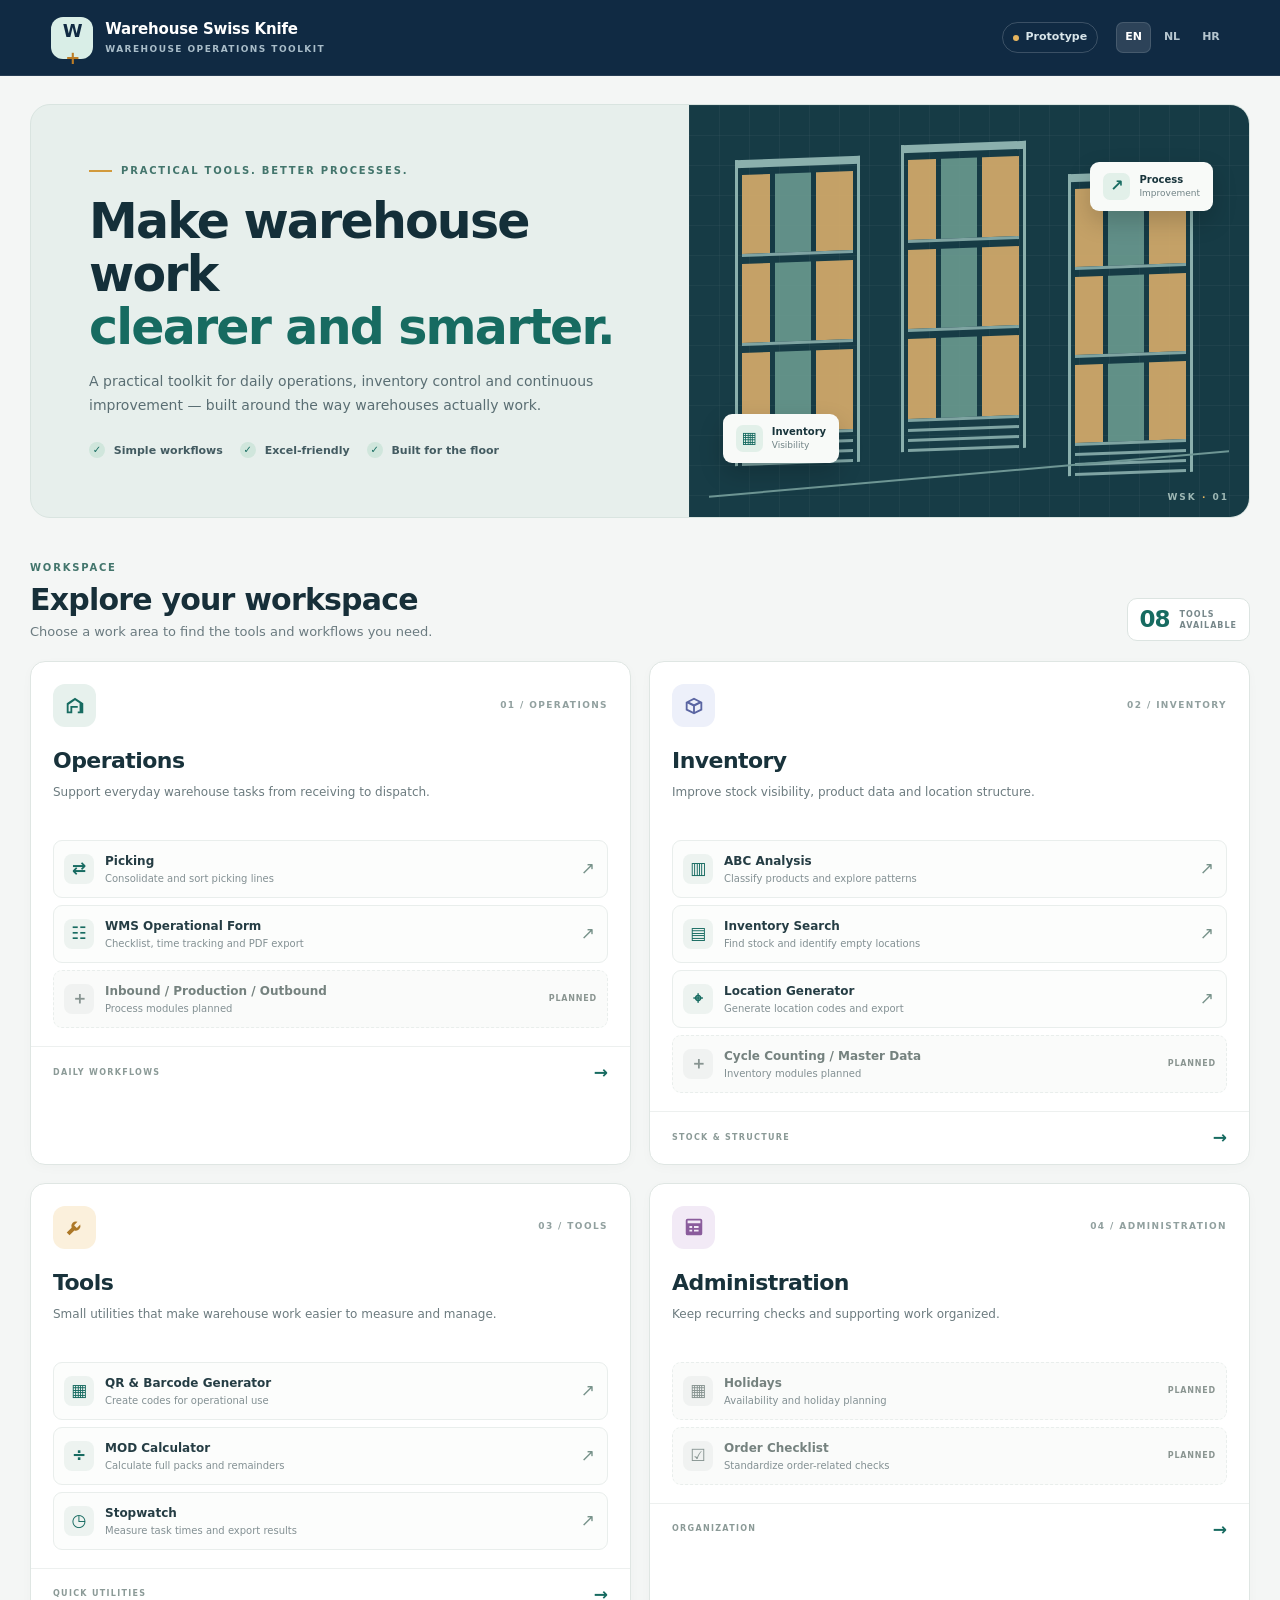
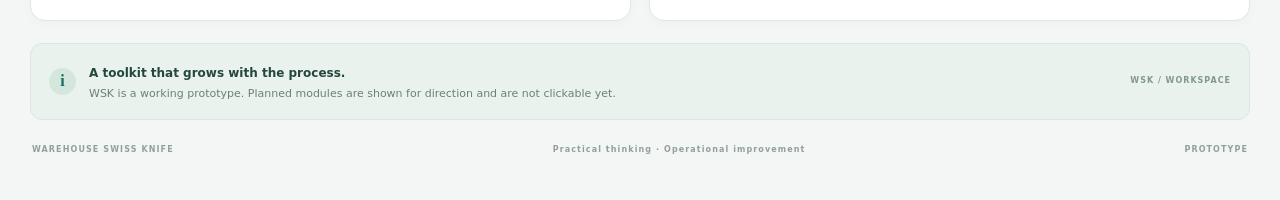
==== index.html @ 77343e60 "Add files via upload" ====
<!DOCTYPE html>
<html lang="en">
<head>
  <meta charset="UTF-8">
  <meta name="viewport" content="width=device-width, initial-scale=1.0">
  <title>Warehouse Swiss Knife</title>
  <meta name="theme-color" content="#102a43">
  <link rel="manifest" href="manifest.json">
  <link rel="stylesheet" href="style.css">
</head>
<body class="home-page">
  <header class="app-header">
    <a class="brand" href="index.html" aria-label="Warehouse Swiss Knife home">
      <span class="brand-mark" aria-hidden="true">W<span>+</span></span>
      <span class="brand-copy">
        <strong>Warehouse Swiss Knife</strong>
        <small>WAREHOUSE OPERATIONS TOOLKIT</small>
      </span>
    </a>
    <div class="header-actions">
      <span class="status-pill"><span class="status-dot"></span> Prototype</span>
      <div class="lang-switcher" aria-label="Language">
        <button class="lang-btn active" type="button" onclick="setLanguage('en')">EN</button>
        <button class="lang-btn" type="button" onclick="setLanguage('nl')">NL</button>
        <button class="lang-btn" type="button" onclick="setLanguage('hr')">HR</button>
      </div>
    </div>
  </header>

  <main class="home-container">
    <section class="hero">
      <div class="hero-copy">
        <div class="eyebrow"><span class="eyebrow-line"></span> PRACTICAL TOOLS. BETTER PROCESSES.</div>
        <h1>Make warehouse work<br><span>clearer and smarter.</span></h1>
        <p>A practical toolkit for daily operations, inventory control and continuous improvement — built around the way warehouses actually work.</p>
        <div class="hero-meta">
          <span><span class="meta-check">✓</span> Simple workflows</span>
          <span><span class="meta-check">✓</span> Excel-friendly</span>
          <span><span class="meta-check">✓</span> Built for the floor</span>
        </div>
      </div>
      <div class="hero-visual" aria-hidden="true">
        <div class="visual-grid"></div>
        <div class="warehouse-illustration">
          <div class="rack rack-a"><i></i><i></i><i></i><i></i><i></i><i></i></div>
          <div class="rack rack-b"><i></i><i></i><i></i><i></i><i></i><i></i></div>
          <div class="rack rack-c"><i></i><i></i><i></i><i></i><i></i><i></i></div>
          <div class="floor-line"></div>
          <div class="visual-tag tag-one"><span class="tag-icon">↗</span><span><b>Process</b><small>Improvement</small></span></div>
          <div class="visual-tag tag-two"><span class="tag-icon">▦</span><span><b>Inventory</b><small>Visibility</small></span></div>
        </div>
        <div class="hero-index">WSK <span>·</span> 01</div>
      </div>
    </section>

    <section class="section-heading">
      <div>
        <div class="eyebrow">WORKSPACE</div>
        <h2>Explore your workspace</h2>
        <p>Choose a work area to find the tools and workflows you need.</p>
      </div>
      <div class="tool-count"><strong>08</strong><span>TOOLS<br>AVAILABLE</span></div>
    </section>

    <section class="category-grid" aria-label="Tool categories">
      <article class="category-card category-operations">
        <div class="category-top">
          <span class="category-icon" aria-hidden="true">
            <svg viewBox="0 0 24 24"><path d="M3 20V9l9-6 9 6v11h-6v-6H9v6H3zm2-2h2v-6h8v6h2v-8.9l-5-3.3-7 4.7V18z"/></svg>
          </span>
          <span class="category-number">01 / OPERATIONS</span>
        </div>
        <h3>Operations</h3>
        <p class="category-description">Support everyday warehouse tasks from receiving to dispatch.</p>
        <div class="tool-list">
          <a class="tool-link" href="picking.html"><span class="tool-symbol">⇄</span><span><b>Picking</b><small>Consolidate and sort picking lines</small></span><span class="tool-arrow">↗</span></a>
          <a class="tool-link" href="form.html"><span class="tool-symbol">☷</span><span><b>WMS Operational Form</b><small>Checklist, time tracking and PDF export</small></span><span class="tool-arrow">↗</span></a>
          <div class="tool-link tool-planned"><span class="tool-symbol">＋</span><span><b>Inbound / Production / Outbound</b><small>Process modules planned</small></span><span class="planned-label">PLANNED</span></div>
        </div>
        <div class="category-footer"><span>DAILY WORKFLOWS</span><span class="footer-arrow">→</span></div>
      </article>

      <article class="category-card category-inventory">
        <div class="category-top">
          <span class="category-icon" aria-hidden="true">
            <svg viewBox="0 0 24 24"><path d="M3 7.5 12 3l9 4.5v9L12 21l-9-4.5v-9zm9-2.3L7 7.7l5 2.5 5-2.5-5-2.5zM5 9.3v6l6 3v-6L5 9.3zm8 9 6-3v-6l-6 3v6z"/></svg>
          </span>
          <span class="category-number">02 / INVENTORY</span>
        </div>
        <h3>Inventory</h3>
        <p class="category-description">Improve stock visibility, product data and location structure.</p>
        <div class="tool-list">
          <a class="tool-link" href="abc.html"><span class="tool-symbol">▥</span><span><b>ABC Analysis</b><small>Classify products and explore patterns</small></span><span class="tool-arrow">↗</span></a>
          <a class="tool-link" href="inventory.html"><span class="tool-symbol">▤</span><span><b>Inventory Search</b><small>Find stock and identify empty locations</small></span><span class="tool-arrow">↗</span></a>
          <a class="tool-link" href="locations.html"><span class="tool-symbol">⌖</span><span><b>Location Generator</b><small>Generate location codes and export</small></span><span class="tool-arrow">↗</span></a>
          <div class="tool-link tool-planned"><span class="tool-symbol">＋</span><span><b>Cycle Counting / Master Data</b><small>Inventory modules planned</small></span><span class="planned-label">PLANNED</span></div>
        </div>
        <div class="category-footer"><span>STOCK & STRUCTURE</span><span class="footer-arrow">→</span></div>
      </article>

      <article class="category-card category-tools">
        <div class="category-top">
          <span class="category-icon" aria-hidden="true">
            <svg viewBox="0 0 24 24"><path d="M14.7 6.3a5 5 0 0 0-6.4 6.4L3 18l3 3 5.3-5.3a5 5 0 0 0 6.4-6.4L14 13l-3-3 3.7-3.7z"/></svg>
          </span>
          <span class="category-number">03 / TOOLS</span>
        </div>
        <h3>Tools</h3>
        <p class="category-description">Small utilities that make warehouse work easier to measure and manage.</p>
        <div class="tool-list">
          <a class="tool-link" href="qr.html"><span class="tool-symbol">▦</span><span><b>QR & Barcode Generator</b><small>Create codes for operational use</small></span><span class="tool-arrow">↗</span></a>
          <a class="tool-link" href="mod.html"><span class="tool-symbol">÷</span><span><b>MOD Calculator</b><small>Calculate full packs and remainders</small></span><span class="tool-arrow">↗</span></a>
          <a class="tool-link" href="stopwatch.html"><span class="tool-symbol">◷</span><span><b>Stopwatch</b><small>Measure task times and export results</small></span><span class="tool-arrow">↗</span></a>
        </div>
        <div class="category-footer"><span>QUICK UTILITIES</span><span class="footer-arrow">→</span></div>
      </article>

      <article class="category-card category-admin">
        <div class="category-top">
          <span class="category-icon" aria-hidden="true">
            <svg viewBox="0 0 24 24"><path d="M5 3h14a2 2 0 0 1 2 2v14a2 2 0 0 1-2 2H5a2 2 0 0 1-2-2V5a2 2 0 0 1 2-2zm0 2v3h14V5H5zm2 6v2h3v-2H7zm5 0v2h5v-2h-5zm-5 4v2h3v-2H7zm5 0v2h5v-2h-5z"/></svg>
          </span>
          <span class="category-number">04 / ADMINISTRATION</span>
        </div>
        <h3>Administration</h3>
        <p class="category-description">Keep recurring checks and supporting work organized.</p>
        <div class="tool-list">
          <div class="tool-link tool-planned"><span class="tool-symbol">▦</span><span><b>Holidays</b><small>Availability and holiday planning</small></span><span class="planned-label">PLANNED</span></div>
          <div class="tool-link tool-planned"><span class="tool-symbol">☑</span><span><b>Order Checklist</b><small>Standardize order-related checks</small></span><span class="planned-label">PLANNED</span></div>
        </div>
        <div class="category-footer"><span>ORGANIZATION</span><span class="footer-arrow">→</span></div>
      </article>
    </section>

    <section class="bottom-note">
      <div class="note-mark">i</div>
      <div><strong>A toolkit that grows with the process.</strong><p>WSK is a working prototype. Planned modules are shown for direction and are not clickable yet.</p></div>
      <span class="bottom-note-code">WSK / WORKSPACE</span>
    </section>
    <footer class="page-footer"><span>WAREHOUSE SWISS KNIFE</span><span>Practical thinking · Operational improvement</span><span>PROTOTYPE</span></footer>
  </main>

  <script>
    // Navigation helper retained for compatibility with the existing app.
    function goTo(page) { window.location.href = page; }

    // Keep the language buttons visible; translation dictionaries for the original
    // home page are intentionally not duplicated in this visual redesign.
    function setLanguage(lang) {
      document.querySelectorAll('.lang-btn').forEach(function (button) {
        button.classList.toggle('active', button.textContent.trim().toLowerCase() === lang);
      });
      if (lang !== 'en') {
        const notice = document.getElementById('language-notice');
        if (notice) notice.remove();
        const message = document.createElement('div');
        message.id = 'language-notice';
        message.className = 'language-notice';
        message.textContent = 'The redesigned home page preview is currently in English. Language switching can be reconnected to the existing translations later.';
        document.body.appendChild(message);
        window.setTimeout(function () { if (message.isConnected) message.remove(); }, 4500);
      }
    }
  </script>
</body>
</html>
---- style.css ----
/* Warehouse Swiss Knife — visual redesign preview
   Home page: editorial dark-navy + warm-neutral workspace dashboard.
   Shared form/table/button styles below preserve the existing tool pages. */
:root {
  --primary: #176b61;
  --primary-hover: #10574f;
  --bg-color: #f4f6f5;
  --card-bg: #ffffff;
  --text-color: #172b35;
  --border-color: #dbe3e1;
  --accent: #e6a23c;
  --success: #23856d;
  --danger: #c4514a;
  --navy: #102a43;
  --muted: #647780;
  --soft-green: #e8f2ef;
}
* { box-sizing: border-box; }
html { scroll-behavior: smooth; }
body {
  margin: 0;
  background: var(--bg-color);
  color: var(--text-color);
  font-family: Inter, ui-sans-serif, system-ui, -apple-system, BlinkMacSystemFont, "Segoe UI", sans-serif;
  line-height: 1.5;
  padding-bottom: 24px;
}
button, input, select, textarea { font: inherit; }
a { color: inherit; }

/* Header */
.app-header {
  min-height: 76px;
  padding: 14px clamp(18px, 4vw, 64px);
  display: flex;
  align-items: center;
  justify-content: space-between;
  gap: 20px;
  background: var(--navy);
  color: #fff;
  border-bottom: 1px solid rgba(255,255,255,.09);
}
.brand { display: flex; align-items: center; gap: 12px; text-decoration: none; }
.brand-mark {
  width: 42px; height: 42px; display: grid; place-items: center;
  position: relative; border-radius: 12px; background: #d9eee7; color: var(--navy);
  font-weight: 900; font-size: 18px; letter-spacing: -1px;
}
.brand-mark span { color: #bd7c25; }
.brand-copy { display: flex; flex-direction: column; line-height: 1.25; }
.brand-copy strong { font-size: 15px; letter-spacing: -.2px; }
.brand-copy small { margin-top: 5px; color: #a9bdc9; font-size: 9px; font-weight: 800; letter-spacing: 1.45px; }
.header-actions { display: flex; align-items: center; gap: 18px; }
.status-pill {
  display: inline-flex; align-items: center; gap: 7px; padding: 6px 10px;
  border: 1px solid rgba(255,255,255,.18); border-radius: 99px;
  color: #d9e6eb; font-size: 11px; font-weight: 700;
}
.status-dot { width: 6px; height: 6px; background: #e5b45e; border-radius: 50%; }
.lang-switcher { display: flex; align-items: center; gap: 4px; }
.lang-btn {
  border: 1px solid transparent; border-radius: 7px; padding: 6px 8px;
  background: transparent; color: #b5c5ce; cursor: pointer; font-size: 11px; font-weight: 800;
}
.lang-btn:hover, .lang-btn.active { color: #fff; background: rgba(255,255,255,.12); border-color: rgba(255,255,255,.12); }

/* Home layout */
.home-container { width: min(1220px, calc(100% - 40px)); margin: 0 auto; }
.hero {
  position: relative; overflow: hidden; display: grid; grid-template-columns: 1.08fr .92fr;
  min-height: 320px; margin: 28px 0 42px; border-radius: 20px; background: #e7efec;
  border: 1px solid #d9e4e0;
}
.hero-copy { padding: clamp(28px, 5vw, 58px); position: relative; z-index: 2; }
.eyebrow { display: flex; align-items: center; gap: 9px; color: #43756c; font-size: 10px; font-weight: 900; letter-spacing: 1.8px; }
.eyebrow-line { width: 23px; height: 2px; background: #d29a3c; }
.hero h1 { margin: 18px 0 14px; font-size: clamp(32px, 4.2vw, 49px); line-height: 1.08; letter-spacing: -1.8px; font-weight: 800; color: #142f39; }
.hero h1 span { color: #176b61; }
.hero-copy > p { max-width: 510px; margin: 0; color: #5a6e73; font-size: 14px; line-height: 1.75; }
.hero-meta { display: flex; flex-wrap: wrap; gap: 17px; margin-top: 24px; color: #435b61; font-size: 11px; font-weight: 700; }
.meta-check { display: inline-grid; place-items: center; width: 16px; height: 16px; margin-right: 5px; border-radius: 50%; background: #d0e6dc; color: #176b61; font-size: 10px; }
.hero-visual { min-height: 290px; position: relative; overflow: hidden; background: #173c46; }
.visual-grid {
  position: absolute; inset: 0; opacity: .16;
  background-image: linear-gradient(rgba(255,255,255,.22) 1px, transparent 1px), linear-gradient(90deg, rgba(255,255,255,.22) 1px, transparent 1px);
  background-size: 30px 30px;
}
.warehouse-illustration { position: absolute; inset: 35px 20px 25px; }
.rack { position: absolute; top: 18px; bottom: 28px; width: 24%; border: 3px solid #8bb0ad; border-top: 8px solid #8bb0ad; border-bottom: 0; display: grid; grid-template-rows: repeat(3, 1fr); gap: 7px; padding: 7px 4px 0; transform: skewY(-2deg); }
.rack-a { left: 5%; } .rack-b { left: 37%; top: 3px; bottom: 42px; } .rack-c { left: 69%; top: 32px; bottom: 18px; }
.rack i { display: block; border-bottom: 3px solid #8bb0ad; background: linear-gradient(90deg, #d8ad6b 0 25%, transparent 25% 30%, #6a9a8f 30% 62%, transparent 62% 67%, #d8ad6b 67%); opacity: .9; }
.floor-line { position: absolute; bottom: 17px; left: 0; right: 0; height: 2px; background: #6e9694; transform: skewY(-5deg); }
.visual-tag { position: absolute; display: flex; align-items: center; gap: 9px; padding: 10px 13px; background: #f8faf8; border-radius: 9px; box-shadow: 0 10px 24px rgba(0,0,0,.18); color: #18343b; }
.visual-tag span:last-child { display: flex; flex-direction: column; }
.visual-tag b { font-size: 10px; } .visual-tag small { color: #728487; font-size: 9px; }
.tag-icon { display: grid; place-items: center; width: 27px; height: 27px; border-radius: 7px; background: #e2f0e9; color: #176b61; font-size: 16px; font-weight: 900; }
.tag-one { top: 22px; right: 16px; } .tag-two { bottom: 29px; left: 14px; }
.hero-index { position: absolute; right: 20px; bottom: 12px; color: #9eb8b5; font-size: 9px; font-weight: 900; letter-spacing: 2px; }
.hero-index span { color: #e5b45e; }

.section-heading { display: flex; justify-content: space-between; align-items: end; gap: 20px; margin-bottom: 20px; }
.section-heading h2 { margin: 7px 0 4px; color: #172f39; font-size: clamp(23px, 3vw, 30px); line-height: 1.2; letter-spacing: -.8px; }
.section-heading p { margin: 0; color: #6b7b80; font-size: 13px; }
.tool-count { display: flex; align-items: center; gap: 10px; padding: 9px 12px; border: 1px solid #dce4e1; background: #fff; border-radius: 10px; }
.tool-count strong { color: #176b61; font-size: 23px; line-height: 1; letter-spacing: -1px; }
.tool-count span { color: #77878a; font-size: 8px; font-weight: 900; line-height: 1.4; letter-spacing: 1px; }

.category-grid { display: grid; grid-template-columns: repeat(2, minmax(0, 1fr)); gap: 18px; }
.category-card {
  min-width: 0; padding: 22px 22px 0; background: #fff; border: 1px solid #dfe6e3;
  border-radius: 15px; box-shadow: 0 3px 12px rgba(24,52,59,.025); transition: transform .18s ease, box-shadow .18s ease;
}
.category-card:hover { transform: translateY(-2px); box-shadow: 0 10px 28px rgba(24,52,59,.07); }
.category-top { display: flex; align-items: center; justify-content: space-between; gap: 12px; }
.category-icon { display: grid; place-items: center; width: 43px; height: 43px; border-radius: 12px; background: #e7f1ed; color: #176b61; }
.category-icon svg { width: 22px; height: 22px; fill: currentColor; }
.category-inventory .category-icon { background: #edf0fa; color: #5a65a2; }
.category-tools .category-icon { background: #fbf0dc; color: #ad7827; }
.category-admin .category-icon { background: #f2eaf6; color: #8a5c9c; }
.category-number { color: #91a09f; font-size: 9px; font-weight: 900; letter-spacing: 1.4px; }
.category-card h3 { margin: 17px 0 5px; color: #18323b; font-size: 22px; letter-spacing: -.55px; }
.category-description { min-height: 42px; margin: 0 0 16px; color: #6c7b7f; font-size: 12px; line-height: 1.7; }
.tool-list { display: flex; flex-direction: column; gap: 7px; }
.tool-link {
  display: flex; align-items: center; gap: 11px; min-width: 0; padding: 11px 10px;
  border: 1px solid #e9eeec; border-radius: 9px; background: #fcfdfc; text-decoration: none;
  transition: border-color .15s ease, background .15s ease;
}
a.tool-link:hover { border-color: #a7c9bd; background: #f2f8f5; }
.tool-symbol { flex: 0 0 30px; width: 30px; height: 30px; display: grid; place-items: center; border-radius: 8px; background: #edf3f0; color: #176b61; font-size: 17px; font-weight: 800; }
.tool-link > span:nth-child(2) { display: flex; flex: 1; flex-direction: column; min-width: 0; }
.tool-link b { color: #253d44; font-size: 12px; font-weight: 800; }
.tool-link small { margin-top: 2px; color: #839093; font-size: 10px; line-height: 1.4; }
.tool-arrow { color: #77928a; font-size: 17px; padding: 0 2px; }
.tool-planned { background: #fafbfa; border-style: dashed; }
.tool-planned .tool-symbol { background: #f0f2f1; color: #879491; }
.tool-planned b { color: #75827f; }
.planned-label { flex: 0 0 auto; color: #8a9591; font-size: 8px; font-weight: 900; letter-spacing: .8px; }
.category-footer { display: flex; justify-content: space-between; align-items: center; margin: 18px -22px 0; padding: 13px 22px; border-top: 1px solid #edf0ef; color: #8b9a97; font-size: 8px; font-weight: 900; letter-spacing: 1.3px; }
.footer-arrow { color: #176b61; font-size: 17px; letter-spacing: 0; }

.bottom-note { display: flex; align-items: center; gap: 13px; margin: 22px 0 24px; padding: 16px 18px; border: 1px solid #dce6e1; border-radius: 12px; background: #eaf2ee; }
.note-mark { flex: 0 0 27px; display: grid; place-items: center; width: 27px; height: 27px; border-radius: 50%; background: #d4e7dc; color: #176b61; font-family: Georgia, serif; font-weight: 900; }
.bottom-note strong { color: #25473f; font-size: 12px; }
.bottom-note p { margin: 2px 0 0; color: #698078; font-size: 11px; }
.bottom-note-code { margin-left: auto; color: #81988e; font-size: 8px; font-weight: 900; letter-spacing: 1px; white-space: nowrap; }
.page-footer { display: flex; justify-content: space-between; gap: 12px; padding: 0 2px 20px; color: #92a09c; font-size: 8px; font-weight: 800; letter-spacing: 1.1px; }
.language-notice { position: fixed; right: 18px; bottom: 18px; z-index: 3000; max-width: 360px; padding: 12px 15px; border-radius: 10px; background: #102a43; color: white; box-shadow: 0 8px 30px #102a4333; font-size: 12px; }

/* Shared styles for existing tool pages */
.container { width: min(100% - 32px, 940px); margin: 24px auto; }
.card { padding: 20px; margin-bottom: 18px; border: 1px solid var(--border-color); border-radius: 14px; background: var(--card-bg); box-shadow: 0 3px 12px rgba(16,42,67,.04); }
.card h2 { margin: 0 0 15px; padding-bottom: 10px; border-bottom: 1px solid #e7ecea; color: #2c454d; font-size: 1.15rem; }
.card h3 { color: #2c454d; }
header:not(.app-header) { background: var(--navy); color: #fff; padding: 16px; text-align: center; box-shadow: 0 2px 8px rgba(0,0,0,.08); }
header:not(.app-header) h1 { margin: 0; font-size: 1.25rem; font-weight: 700; }
header:not(.app-header) p { margin-top: 4px; color: #b4c5cd; font-size: .85rem; }
.form-group { margin-bottom: 13px; }
label { display: block; margin-bottom: 5px; color: #50636a; font-size: .875rem; font-weight: 700; }
input[type="text"], input[type="number"], input[type="file"], input[type="date"], input[type="time"], input[type="search"], textarea, select {
  width: 100%; min-height: 42px; padding: 10px 12px; border: 1px solid #cfdad6; border-radius: 8px; background: #fff; color: #172b35; font-size: .95rem;
}
textarea { min-height: 90px; resize: vertical; }
input:focus, select:focus, textarea:focus { outline: none; border-color: var(--primary); box-shadow: 0 0 0 3px rgba(23,107,97,.12); }
.btn-group { display: flex; flex-wrap: wrap; gap: 10px; margin-top: 15px; }
.btn { flex: 1; min-width: 120px; padding: 11px 15px; border: 0; border-radius: 8px; font-size: .93rem; font-weight: 750; cursor: pointer; text-align: center; transition: background .15s ease; }
.btn-primary { background: var(--primary); color: #fff; }
.btn-primary:hover { background: var(--primary-hover); }
.btn-secondary { background: #5c7078; color: #fff; }
.btn-secondary:hover { background: #455a62; }
.btn-success { background: var(--success); color: #fff; }
.btn-danger { background: var(--danger); color: #fff; }
table { width: 100%; margin-top: 15px; border-collapse: collapse; font-size: .9rem; }
th, td { padding: 10px 12px; text-align: left; border-bottom: 1px solid #e5ebe8; }
th { background: #eef3f1; color: #43575e; font-weight: 750; }
tr:hover { background: #f7faf8; }
.nav-bar { position: fixed; bottom: 0; left: 0; right: 0; z-index: 1000; display: flex; justify-content: space-around; gap: 3px; padding: 8px 4px; background: var(--navy); box-shadow: 0 -4px 16px rgba(16,42,67,.12); }
.nav-item { display: flex; flex: 1; flex-direction: column; align-items: center; gap: 4px; color: #a9bbc3; text-align: center; text-decoration: none; font-size: .72rem; }
.nav-item.active { color: #7dd2b6; font-weight: 800; }
.nav-item svg { width: 20px; height: 20px; fill: currentColor; }
body:has(.nav-bar) { padding-bottom: 76px; }
.modal-overlay { display: none; position: fixed; inset: 0; z-index: 2000; align-items: center; justify-content: center; padding: 16px; background: rgba(10,27,37,.55); }
.modal-content { width: 100%; max-width: 700px; max-height: 85vh; overflow-y: auto; padding: 20px; border-radius: 14px; background: #fff; }
.flex-row { display: flex; gap: 10px; }
.flex-1 { flex: 1; }
.badge { display: inline-block; padding: 3px 8px; border-radius: 12px; font-size: .8rem; font-weight: 800; }
.badge-a { background: #dcfce7; color: #15803d; }
.badge-b { background: #fef9c3; color: #a16207; }
.badge-c { background: #fee2e2; color: #b91c1c; }

@media (min-width: 1100px) {
  .category-grid { grid-template-columns: repeat(2, minmax(0, 1fr)); }
}
@media (max-width: 760px) {
  .app-header { padding: 12px 16px; min-height: 68px; }
  .brand-copy strong { font-size: 13px; }
  .brand-copy small { font-size: 8px; letter-spacing: 1px; }
  .status-pill { display: none; }
  .home-container { width: min(100% - 24px, 560px); }
  .hero { grid-template-columns: 1fr; margin: 16px 0 30px; }
  .hero-copy { padding: 28px 24px 26px; }
  .hero h1 { font-size: 35px; letter-spacing: -1.3px; }
  .hero-copy > p { font-size: 13px; }
  .hero-meta { gap: 10px 14px; }
  .hero-visual { min-height: 210px; }
  .warehouse-illustration { inset: 20px 22px 16px; }
  .section-heading { align-items: start; }
  .section-heading p { max-width: 270px; }
  .tool-count { padding: 7px 8px; }
  .tool-count strong { font-size: 19px; }
  .category-grid { grid-template-columns: 1fr; gap: 13px; }
  .category-card { padding: 19px 17px 0; }
  .category-footer { margin-left: -17px; margin-right: -17px; padding-left: 17px; padding-right: 17px; }
  .category-description { min-height: 0; }
  .bottom-note-code { display: none; }
  .page-footer { flex-wrap: wrap; }
}
@media (max-width: 420px) {
  .brand-mark { width: 36px; height: 36px; border-radius: 10px; }
  .brand { gap: 8px; }
  .lang-btn { padding: 5px 6px; }
  .hero h1 { font-size: 31px; }
  .hero-meta { display: grid; grid-template-columns: 1fr 1fr; }
  .section-heading { gap: 10px; }
  .section-heading h2 { font-size: 22px; }
  .section-heading p { font-size: 11px; }
  .category-number { font-size: 8px; letter-spacing: .9px; }
  .tool-link { gap: 8px; padding: 9px 8px; }
  .tool-link small { font-size: 9px; }
  .planned-label { font-size: 7px; }
}
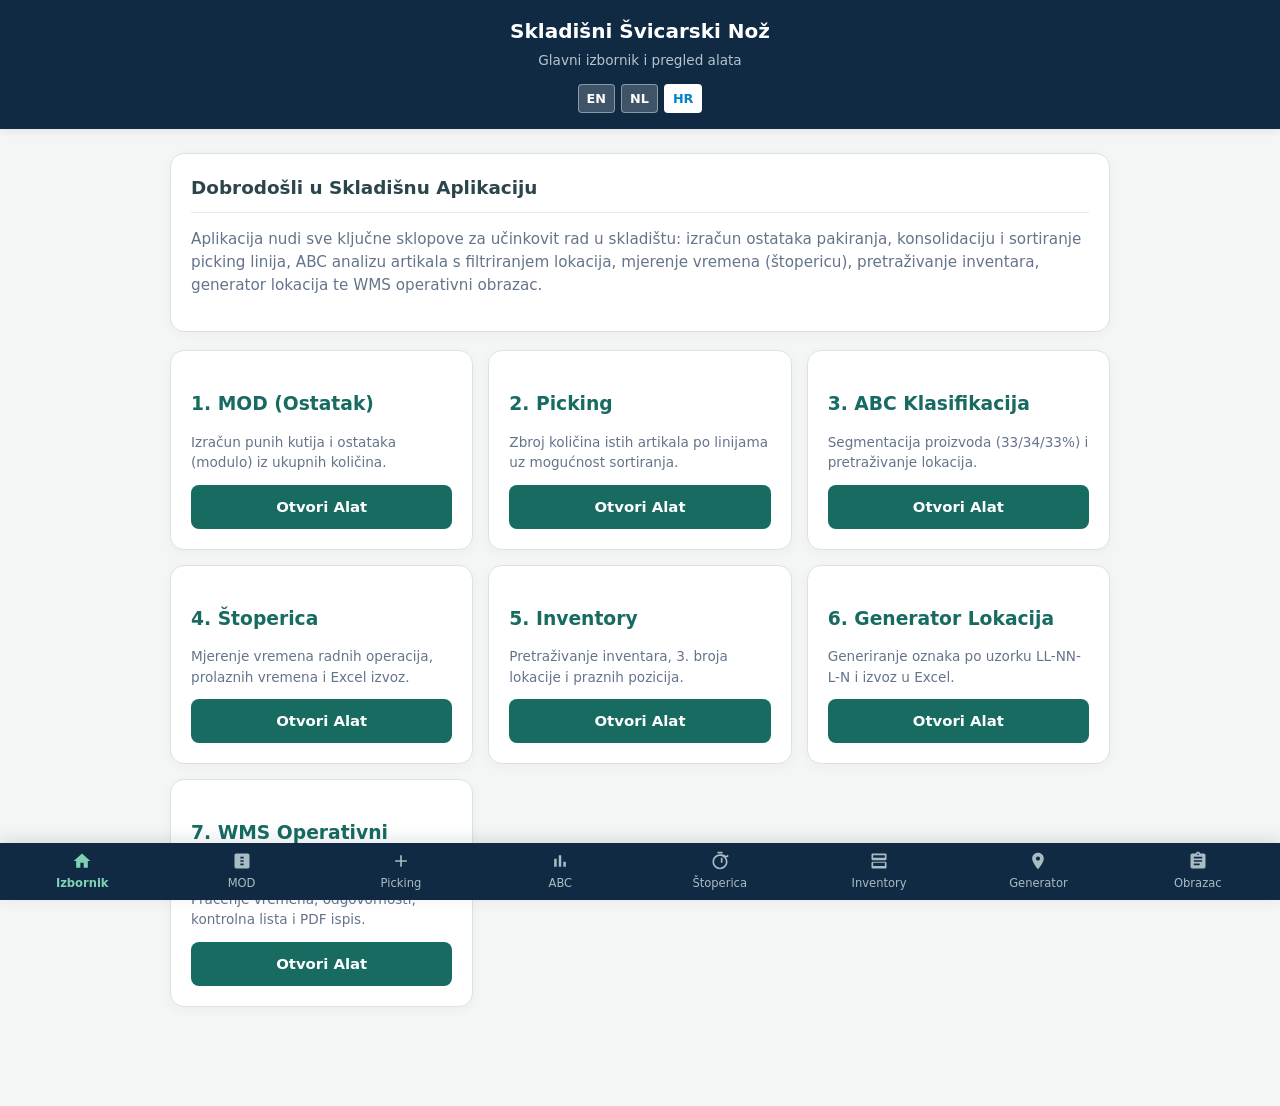
==== commit c3cb4a96: "Add files via upload" ====
--- a/index.html
+++ b/index.html
@@ -1,166 +1,214 @@
 <!DOCTYPE html>
 <html lang="en">
 <head>
-  <meta charset="UTF-8">
-  <meta name="viewport" content="width=device-width, initial-scale=1.0">
-  <title>Warehouse Swiss Knife</title>
-  <meta name="theme-color" content="#102a43">
-  <link rel="manifest" href="manifest.json">
-  <link rel="stylesheet" href="style.css">
+    <meta charset="UTF-8">
+    <meta name="viewport" content="width=device-width, initial-scale=1.0">
+    <title>Warehouse Swiss Knife</title>
+    <link rel="stylesheet" href="style.css">
+    <link rel="manifest" href="manifest.json">
+    <meta name="theme-color" content="#0284c7">
+    <style>
+        .nav-bar {
+            position: fixed !important;
+            bottom: 0 !important;
+            left: 0;
+            right: 0;
+            z-index: 1000 !important;
+        }
+        body {
+            padding-bottom: 75px !important;
+        }
+        .lang-switcher {
+            display: flex;
+            gap: 6px;
+            justify-content: center;
+            margin-top: 8px;
+        }
+        .lang-btn {
+            background: rgba(255, 255, 255, 0.2);
+            border: 1px solid rgba(255, 255, 255, 0.4);
+            color: white;
+            padding: 4px 8px;
+            border-radius: 4px;
+            font-weight: bold;
+            cursor: pointer;
+            font-size: 0.8rem;
+        }
+        .lang-btn.active {
+            background: #ffffff;
+            color: #0284c7;
+        }
+    </style>
 </head>
-<body class="home-page">
-  <header class="app-header">
-    <a class="brand" href="index.html" aria-label="Warehouse Swiss Knife home">
-      <span class="brand-mark" aria-hidden="true">W<span>+</span></span>
-      <span class="brand-copy">
-        <strong>Warehouse Swiss Knife</strong>
-        <small>WAREHOUSE OPERATIONS TOOLKIT</small>
-      </span>
-    </a>
-    <div class="header-actions">
-      <span class="status-pill"><span class="status-dot"></span> Prototype</span>
-      <div class="lang-switcher" aria-label="Language">
-        <button class="lang-btn active" type="button" onclick="setLanguage('en')">EN</button>
-        <button class="lang-btn" type="button" onclick="setLanguage('nl')">NL</button>
-        <button class="lang-btn" type="button" onclick="setLanguage('hr')">HR</button>
-      </div>
+<body>
+    <header>
+        <div class="header-title">
+            <h1 data-i18n="app_title">Warehouse Swiss Knife</h1>
+            <p data-i18n="app_subtitle">Multi-tool Operations Assistant</p>
+        </div>
+        <div class="lang-switcher">
+            <button class="lang-btn" onclick="setLanguage('en')">EN</button>
+            <button class="lang-btn" onclick="setLanguage('nl')">NL</button>
+            <button class="lang-btn" onclick="setLanguage('hr')">HR</button>
+        </div>
+    </header>
+
+    <div class="container">
+        <div class="card">
+            <h2 data-i18n="welcome_title">Welcome to Warehouse Swiss Knife</h2>
+            <p style="margin-bottom: 15px; color: #64748b; font-size: 0.95rem; line-height: 1.5;" data-i18n="welcome_desc">
+                Select a tool from the list below or navigate using the bottom toolbar.
+            </p>
+        </div>
+
+        <div style="display: grid; grid-template-columns: repeat(auto-fit, minmax(260px, 1fr)); gap: 15px;">
+            <div class="card" style="margin:0;">
+                <h3 style="color:var(--primary); margin-bottom: 8px;" data-i18n="mod_title">1. MOD (Remainder)</h3>
+                <p style="font-size: 0.85rem; color:#64748b; margin-bottom:12px;" data-i18n="mod_desc">Calculate full boxes and remainder quantities.</p>
+                <button class="btn btn-primary" onclick="goTo('mod.html')" style="width:100%;" data-i18n="btn_open">Open Tool</button>
+            </div>
+
+            <div class="card" style="margin:0;">
+                <h3 style="color:var(--primary); margin-bottom: 8px;" data-i18n="picking_title">2. Picking</h3>
+                <p style="font-size: 0.85rem; color:#64748b; margin-bottom:12px;" data-i18n="picking_desc">Aggregate item totals across lines with custom sorting.</p>
+                <button class="btn btn-primary" onclick="goTo('picking.html')" style="width:100%;" data-i18n="btn_open">Open Tool</button>
+            </div>
+
+            <div class="card" style="margin:0;">
+                <h3 style="color:var(--primary); margin-bottom: 8px;" data-i18n="abc_title">3. ABC Analysis</h3>
+                <p style="font-size: 0.85rem; color:#64748b; margin-bottom:12px;" data-i18n="abc_desc">Classify products (33/34/33%) and filter location groups.</p>
+                <button class="btn btn-primary" onclick="goTo('abc.html')" style="width:100%;" data-i18n="btn_open">Open Tool</button>
+            </div>
+
+            <div class="card" style="margin:0;">
+                <h3 style="color:var(--primary); margin-bottom: 8px;" data-i18n="stopwatch_title">4. Stopwatch</h3>
+                <p style="font-size: 0.85rem; color:#64748b; margin-bottom:12px;" data-i18n="stopwatch_desc">Time operational tasks, track laps, and export to Excel.</p>
+                <button class="btn btn-primary" onclick="goTo('stopwatch.html')" style="width:100%;" data-i18n="btn_open">Open Tool</button>
+            </div>
+
+            <div class="card" style="margin:0;">
+                <h3 style="color:var(--primary); margin-bottom: 8px;" data-i18n="inventory_title">5. Inventory</h3>
+                <p style="font-size: 0.85rem; color:#64748b; margin-bottom:12px;" data-i18n="inventory_desc">Search inventory, filter 3rd number, and locate empty slots.</p>
+                <button class="btn btn-primary" onclick="goTo('inventory.html')" style="width:100%;" data-i18n="btn_open">Open Tool</button>
+            </div>
+
+            <div class="card" style="margin:0;">
+                <h3 style="color:var(--primary); margin-bottom: 8px;" data-i18n="gen_title">6. Location Generator</h3>
+                <p style="font-size: 0.85rem; color:#64748b; margin-bottom:12px;" data-i18n="gen_desc">Generate LL-NN-L-N codes using ranges and export to Excel.</p>
+                <button class="btn btn-primary" onclick="goTo('locations.html')" style="width:100%;" data-i18n="btn_open">Open Tool</button>
+            </div>
+
+            <!-- Novi alat: Operativni Obrazac (form.html) -->
+            <div class="card" style="margin:0;">
+                <h3 style="color:var(--primary); margin-bottom: 8px;" data-i18n="form_title">7. WMS Form</h3>
+                <p style="font-size: 0.85rem; color:#64748b; margin-bottom:12px;" data-i18n="form_desc">WMS operational checklist, time tracking & PDF export.</p>
+                <button class="btn btn-primary" onclick="goTo('form.html')" style="width:100%;" data-i18n="btn_open">Open Tool</button>
+            </div>
+        </div>
     </div>
-  </header>
-
-  <main class="home-container">
-    <section class="hero">
-      <div class="hero-copy">
-        <div class="eyebrow"><span class="eyebrow-line"></span> PRACTICAL TOOLS. BETTER PROCESSES.</div>
-        <h1>Make warehouse work<br><span>clearer and smarter.</span></h1>
-        <p>A practical toolkit for daily operations, inventory control and continuous improvement — built around the way warehouses actually work.</p>
-        <div class="hero-meta">
-          <span><span class="meta-check">✓</span> Simple workflows</span>
-          <span><span class="meta-check">✓</span> Excel-friendly</span>
-          <span><span class="meta-check">✓</span> Built for the floor</span>
-        </div>
-      </div>
-      <div class="hero-visual" aria-hidden="true">
-        <div class="visual-grid"></div>
-        <div class="warehouse-illustration">
-          <div class="rack rack-a"><i></i><i></i><i></i><i></i><i></i><i></i></div>
-          <div class="rack rack-b"><i></i><i></i><i></i><i></i><i></i><i></i></div>
-          <div class="rack rack-c"><i></i><i></i><i></i><i></i><i></i><i></i></div>
-          <div class="floor-line"></div>
-          <div class="visual-tag tag-one"><span class="tag-icon">↗</span><span><b>Process</b><small>Improvement</small></span></div>
-          <div class="visual-tag tag-two"><span class="tag-icon">▦</span><span><b>Inventory</b><small>Visibility</small></span></div>
-        </div>
-        <div class="hero-index">WSK <span>·</span> 01</div>
-      </div>
-    </section>
-
-    <section class="section-heading">
-      <div>
-        <div class="eyebrow">WORKSPACE</div>
-        <h2>Explore your workspace</h2>
-        <p>Choose a work area to find the tools and workflows you need.</p>
-      </div>
-      <div class="tool-count"><strong>08</strong><span>TOOLS<br>AVAILABLE</span></div>
-    </section>
-
-    <section class="category-grid" aria-label="Tool categories">
-      <article class="category-card category-operations">
-        <div class="category-top">
-          <span class="category-icon" aria-hidden="true">
-            <svg viewBox="0 0 24 24"><path d="M3 20V9l9-6 9 6v11h-6v-6H9v6H3zm2-2h2v-6h8v6h2v-8.9l-5-3.3-7 4.7V18z"/></svg>
-          </span>
-          <span class="category-number">01 / OPERATIONS</span>
-        </div>
-        <h3>Operations</h3>
-        <p class="category-description">Support everyday warehouse tasks from receiving to dispatch.</p>
-        <div class="tool-list">
-          <a class="tool-link" href="picking.html"><span class="tool-symbol">⇄</span><span><b>Picking</b><small>Consolidate and sort picking lines</small></span><span class="tool-arrow">↗</span></a>
-          <a class="tool-link" href="form.html"><span class="tool-symbol">☷</span><span><b>WMS Operational Form</b><small>Checklist, time tracking and PDF export</small></span><span class="tool-arrow">↗</span></a>
-          <div class="tool-link tool-planned"><span class="tool-symbol">＋</span><span><b>Inbound / Production / Outbound</b><small>Process modules planned</small></span><span class="planned-label">PLANNED</span></div>
-        </div>
-        <div class="category-footer"><span>DAILY WORKFLOWS</span><span class="footer-arrow">→</span></div>
-      </article>
-
-      <article class="category-card category-inventory">
-        <div class="category-top">
-          <span class="category-icon" aria-hidden="true">
-            <svg viewBox="0 0 24 24"><path d="M3 7.5 12 3l9 4.5v9L12 21l-9-4.5v-9zm9-2.3L7 7.7l5 2.5 5-2.5-5-2.5zM5 9.3v6l6 3v-6L5 9.3zm8 9 6-3v-6l-6 3v6z"/></svg>
-          </span>
-          <span class="category-number">02 / INVENTORY</span>
-        </div>
-        <h3>Inventory</h3>
-        <p class="category-description">Improve stock visibility, product data and location structure.</p>
-        <div class="tool-list">
-          <a class="tool-link" href="abc.html"><span class="tool-symbol">▥</span><span><b>ABC Analysis</b><small>Classify products and explore patterns</small></span><span class="tool-arrow">↗</span></a>
-          <a class="tool-link" href="inventory.html"><span class="tool-symbol">▤</span><span><b>Inventory Search</b><small>Find stock and identify empty locations</small></span><span class="tool-arrow">↗</span></a>
-          <a class="tool-link" href="locations.html"><span class="tool-symbol">⌖</span><span><b>Location Generator</b><small>Generate location codes and export</small></span><span class="tool-arrow">↗</span></a>
-          <div class="tool-link tool-planned"><span class="tool-symbol">＋</span><span><b>Cycle Counting / Master Data</b><small>Inventory modules planned</small></span><span class="planned-label">PLANNED</span></div>
-        </div>
-        <div class="category-footer"><span>STOCK & STRUCTURE</span><span class="footer-arrow">→</span></div>
-      </article>
-
-      <article class="category-card category-tools">
-        <div class="category-top">
-          <span class="category-icon" aria-hidden="true">
-            <svg viewBox="0 0 24 24"><path d="M14.7 6.3a5 5 0 0 0-6.4 6.4L3 18l3 3 5.3-5.3a5 5 0 0 0 6.4-6.4L14 13l-3-3 3.7-3.7z"/></svg>
-          </span>
-          <span class="category-number">03 / TOOLS</span>
-        </div>
-        <h3>Tools</h3>
-        <p class="category-description">Small utilities that make warehouse work easier to measure and manage.</p>
-        <div class="tool-list">
-          <a class="tool-link" href="qr.html"><span class="tool-symbol">▦</span><span><b>QR & Barcode Generator</b><small>Create codes for operational use</small></span><span class="tool-arrow">↗</span></a>
-          <a class="tool-link" href="mod.html"><span class="tool-symbol">÷</span><span><b>MOD Calculator</b><small>Calculate full packs and remainders</small></span><span class="tool-arrow">↗</span></a>
-          <a class="tool-link" href="stopwatch.html"><span class="tool-symbol">◷</span><span><b>Stopwatch</b><small>Measure task times and export results</small></span><span class="tool-arrow">↗</span></a>
-        </div>
-        <div class="category-footer"><span>QUICK UTILITIES</span><span class="footer-arrow">→</span></div>
-      </article>
-
-      <article class="category-card category-admin">
-        <div class="category-top">
-          <span class="category-icon" aria-hidden="true">
-            <svg viewBox="0 0 24 24"><path d="M5 3h14a2 2 0 0 1 2 2v14a2 2 0 0 1-2 2H5a2 2 0 0 1-2-2V5a2 2 0 0 1 2-2zm0 2v3h14V5H5zm2 6v2h3v-2H7zm5 0v2h5v-2h-5zm-5 4v2h3v-2H7zm5 0v2h5v-2h-5z"/></svg>
-          </span>
-          <span class="category-number">04 / ADMINISTRATION</span>
-        </div>
-        <h3>Administration</h3>
-        <p class="category-description">Keep recurring checks and supporting work organized.</p>
-        <div class="tool-list">
-          <div class="tool-link tool-planned"><span class="tool-symbol">▦</span><span><b>Holidays</b><small>Availability and holiday planning</small></span><span class="planned-label">PLANNED</span></div>
-          <div class="tool-link tool-planned"><span class="tool-symbol">☑</span><span><b>Order Checklist</b><small>Standardize order-related checks</small></span><span class="planned-label">PLANNED</span></div>
-        </div>
-        <div class="category-footer"><span>ORGANIZATION</span><span class="footer-arrow">→</span></div>
-      </article>
-    </section>
-
-    <section class="bottom-note">
-      <div class="note-mark">i</div>
-      <div><strong>A toolkit that grows with the process.</strong><p>WSK is a working prototype. Planned modules are shown for direction and are not clickable yet.</p></div>
-      <span class="bottom-note-code">WSK / WORKSPACE</span>
-    </section>
-    <footer class="page-footer"><span>WAREHOUSE SWISS KNIFE</span><span>Practical thinking · Operational improvement</span><span>PROTOTYPE</span></footer>
-  </main>
-
-  <script>
-    // Navigation helper retained for compatibility with the existing app.
-    function goTo(page) { window.location.href = page; }
-
-    // Keep the language buttons visible; translation dictionaries for the original
-    // home page are intentionally not duplicated in this visual redesign.
-    function setLanguage(lang) {
-      document.querySelectorAll('.lang-btn').forEach(function (button) {
-        button.classList.toggle('active', button.textContent.trim().toLowerCase() === lang);
-      });
-      if (lang !== 'en') {
-        const notice = document.getElementById('language-notice');
-        if (notice) notice.remove();
-        const message = document.createElement('div');
-        message.id = 'language-notice';
-        message.className = 'language-notice';
-        message.textContent = 'The redesigned home page preview is currently in English. Language switching can be reconnected to the existing translations later.';
-        document.body.appendChild(message);
-        window.setTimeout(function () { if (message.isConnected) message.remove(); }, 4500);
-      }
-    }
-  </script>
+
+    <!-- Bottom Navigation Bar -->
+    <nav class="nav-bar">
+        <a href="javascript:goTo('index.html')" class="nav-item active">
+            <svg viewBox="0 0 24 24"><path d="M10 20v-6h4v6h5v-8h3L12 3 2 12h3v8z"/></svg>
+            <span data-i18n="nav_menu">Menu</span>
+        </a>
+        <a href="javascript:goTo('mod.html')" class="nav-item">
+            <svg viewBox="0 0 24 24"><path d="M19 3H5c-1.1 0-2 .9-2 2v14c0 1.1.9 2 2 2h14c1.1 0 2-.9 2-2V5c0-1.1-.9-2-2-2zm-5 14h-4v-2h4v2zm0-4h-4v-2h4v2zm0-4h-4V7h4v2z"/></svg>
+            MOD
+        </a>
+        <a href="javascript:goTo('picking.html')" class="nav-item">
+            <svg viewBox="0 0 24 24"><path d="M19 13h-6v6h-2v-6H5v-2h6V5h2v6h6v2z"/></svg>
+            Picking
+        </a>
+        <a href="javascript:goTo('abc.html')" class="nav-item">
+            <svg viewBox="0 0 24 24"><path d="M5 9.2h3V19H5zM10.5 5h3v14h-3zM16 13h3v6h-3z"/></svg>
+            ABC
+        </a>
+        <a href="javascript:goTo('stopwatch.html')" class="nav-item">
+            <svg viewBox="0 0 24 24"><path d="M15 1H9v2h6V1zm-2 13h2V8h-2v6zm8.03-6.61l1.42-1.42c-.43-.51-.9-.99-1.41-1.41l-1.42 1.42A8.962 8.962 0 0012 4c-4.97 0-9 4.03-9 9s4.03 9 9 9 9-4.03 9-9c0-2.12-.74-4.07-1.97-5.61zM12 20c-3.87 0-7-3.13-7-7s3.13-7 7-7 7 3.13 7 7-3.13 7-7 7z"/></svg>
+            <span data-i18n="nav_timer">Timer</span>
+        </a>
+        <a href="javascript:goTo('inventory.html')" class="nav-item">
+            <svg viewBox="0 0 24 24"><path d="M20 13H4c-.55 0-1 .45-1 1v6c0 .55.45 1 1 1h16c.55 0 1-.45 1-1v-6c0-.55-.45-1-1-1zm-1 5H5v-4h14v4zM20 3H4c-.55 0-1 .45-1 1v6c0 .55.45 1 1 1h16c.55 0 1-.45 1-1V4c0-.55-.45-1-1-1zm-1 5H5V5h14v3z"/></svg>
+            Inventory
+        </a>
+        <a href="javascript:goTo('locations.html')" class="nav-item">
+            <svg viewBox="0 0 24 24"><path d="M12 2C8.13 2 5 5.13 5 9c0 5.25 7 13 7 13s7-7.75 7-13c0-3.87-3.13-7-7-7zm0 9.5c-1.38 0-2.5-1.12-2.5-2.5s1.12-2.5 2.5-2.5 2.5 1.12 2.5 2.5-1.12 2.5-2.5 2.5z"/></svg>
+            <span data-i18n="nav_gen">Generator</span>
+        </a>
+        <a href="javascript:goTo('form.html')" class="nav-item">
+            <svg viewBox="0 0 24 24"><path d="M19 3h-4.18C14.4 1.84 13.3 1 12 1c-1.3 0-2.4.84-2.82 2H5c-1.1 0-2 .9-2 2v14c0 1.1.9 2 2 2h14c1.1 0 2-.9 2-2V5c0-1.1-.9-2-2-2zm-7 0c.55 0 1 .45 1 1s-.45 1-1 1-1-.45-1-1 .45-1 1-1zm2 14H7v-2h7v2zm3-4H7v-2h10v2zm0-4H7V7h10v2z"/></svg>
+            <span data-i18n="nav_form">Obrazac</span>
+        </a>
+    </nav>
+
+    <script>
+        const i18nData = {
+            en: {
+                app_title: "Warehouse Swiss Knife", app_subtitle: "Multi-tool Operations Assistant",
+                welcome_title: "Welcome to Warehouse Swiss Knife", welcome_desc: "Select a tool from the list below or navigate using the bottom toolbar.",
+                mod_title: "1. MOD (Remainder)", mod_desc: "Calculate full boxes and remainder quantities.",
+                picking_title: "2. Picking", picking_desc: "Aggregate item totals across lines with custom sorting.",
+                abc_title: "3. ABC Analysis", abc_desc: "Classify products (33/34/33%) and filter location groups.",
+                stopwatch_title: "4. Stopwatch", stopwatch_desc: "Time operational tasks, track laps, and export to Excel.",
+                inventory_title: "5. Inventory", inventory_desc: "Search inventory, filter 3rd number, and locate empty slots.",
+                gen_title: "6. Location Generator", gen_desc: "Generate LL-NN-L-N codes using ranges and export to Excel.",
+                form_title: "7. WMS Operational Form", form_desc: "WMS operational checklist, time tracking & PDF export.",
+                btn_open: "Open Tool", nav_menu: "Menu", nav_timer: "Timer", nav_gen: "Generator", nav_form: "Form"
+            },
+            nl: {
+                app_title: "Magazijn Zwitsers Mes", app_subtitle: "Multi-tool Operationele Assistent",
+                welcome_title: "Welkom bij Magazijn Zwitsers Mes", welcome_desc: "Kies een tool uit de onderstaande lijst of navigeer via de menubalk.",
+                mod_title: "1. MOD (Restant)", mod_desc: "Bereken volle dozen en resterende aantallen.",
+                picking_title: "2. Picking", picking_desc: "Samenvoegen van aantallen per regel met sortering.",
+                abc_title: "3. ABC Analyse", abc_desc: "Classificeer producten (33/34/33%) en filter locaties.",
+                stopwatch_title: "4. Stopwatch", stopwatch_desc: "Meet operationele tijden en exporteer naar Excel.",
+                inventory_title: "5. Voorraad", inventory_desc: "Doorzoek voorraad en filter op 3e cijfer of lege plekken.",
+                gen_title: "6. Locatie Generator", gen_desc: "Genereer LL-NN-L-N codes met bereiken en exporteer naar Excel.",
+                form_title: "7. WMS Formulier", form_desc: "Operationele controlelijst, tijdsregistratie en PDF-export.",
+                btn_open: "Openen", nav_menu: "Menu", nav_timer: "Timer", nav_gen: "Generator", nav_form: "Formulier"
+            },
+            hr: {
+                app_title: "Skladišni Švicarski Nož", app_subtitle: "Glavni izbornik i pregled alata",
+                welcome_title: "Dobrodošli u Skladišnu Aplikaciju", welcome_desc: "Aplikacija nudi sve ključne sklopove za učinkovit rad u skladištu: izračun ostataka pakiranja, konsolidaciju i sortiranje picking linija, ABC analizu artikala s filtriranjem lokacija, mjerenje vremena (štopericu), pretraživanje inventara, generator lokacija te WMS operativni obrazac.",
+                mod_title: "1. MOD (Ostatak)", mod_desc: "Izračun punih kutija i ostataka (modulo) iz ukupnih količina.",
+                picking_title: "2. Picking", picking_desc: "Zbroj količina istih artikala po linijama uz mogućnost sortiranja.",
+                abc_title: "3. ABC Klasifikacija", abc_desc: "Segmentacija proizvoda (33/34/33%) i pretraživanje lokacija.",
+                stopwatch_title: "4. Štoperica", stopwatch_desc: "Mjerenje vremena radnih operacija, prolaznih vremena i Excel izvoz.",
+                inventory_title: "5. Inventory", inventory_desc: "Pretraživanje inventara, 3. broja lokacije i praznih pozicija.",
+                gen_title: "6. Generator Lokacija", gen_desc: "Generiranje oznaka po uzorku LL-NN-L-N i izvoz u Excel.",
+                form_title: "7. WMS Operativni Obrazac", form_desc: "Praćenje vremena, odgovornosti, kontrolna lista i PDF ispis.",
+                btn_open: "Otvori Alat", nav_menu: "Izbornik", nav_timer: "Štoperica", nav_gen: "Generator", nav_form: "Obrazac"
+            }
+        };
+
+        let currentLang = localStorage.getItem('appLang') || sessionStorage.getItem('appLang') || 'hr';
+
+        function setLanguage(lang) {
+            currentLang = lang;
+            localStorage.setItem('appLang', lang);
+            sessionStorage.setItem('appLang', lang);
+
+            const btns = document.querySelectorAll('.lang-btn');
+            btns.forEach(b => b.classList.remove('active'));
+            if(lang === 'en') btns[0]?.classList.add('active');
+            if(lang === 'nl') btns[1]?.classList.add('active');
+            if(lang === 'hr') btns[2]?.classList.add('active');
+
+            document.querySelectorAll('[data-i18n]').forEach(el => {
+                const key = el.getAttribute('data-i18n');
+                if (i18nData[lang] && i18nData[lang][key]) el.innerText = i18nData[lang][key];
+            });
+        }
+
+        function goTo(page) {
+            window.location.href = page;
+        }
+
+        document.addEventListener('DOMContentLoaded', () => {
+            setLanguage(currentLang);
+        });
+    </script>
 </body>
-</html>
+</html>
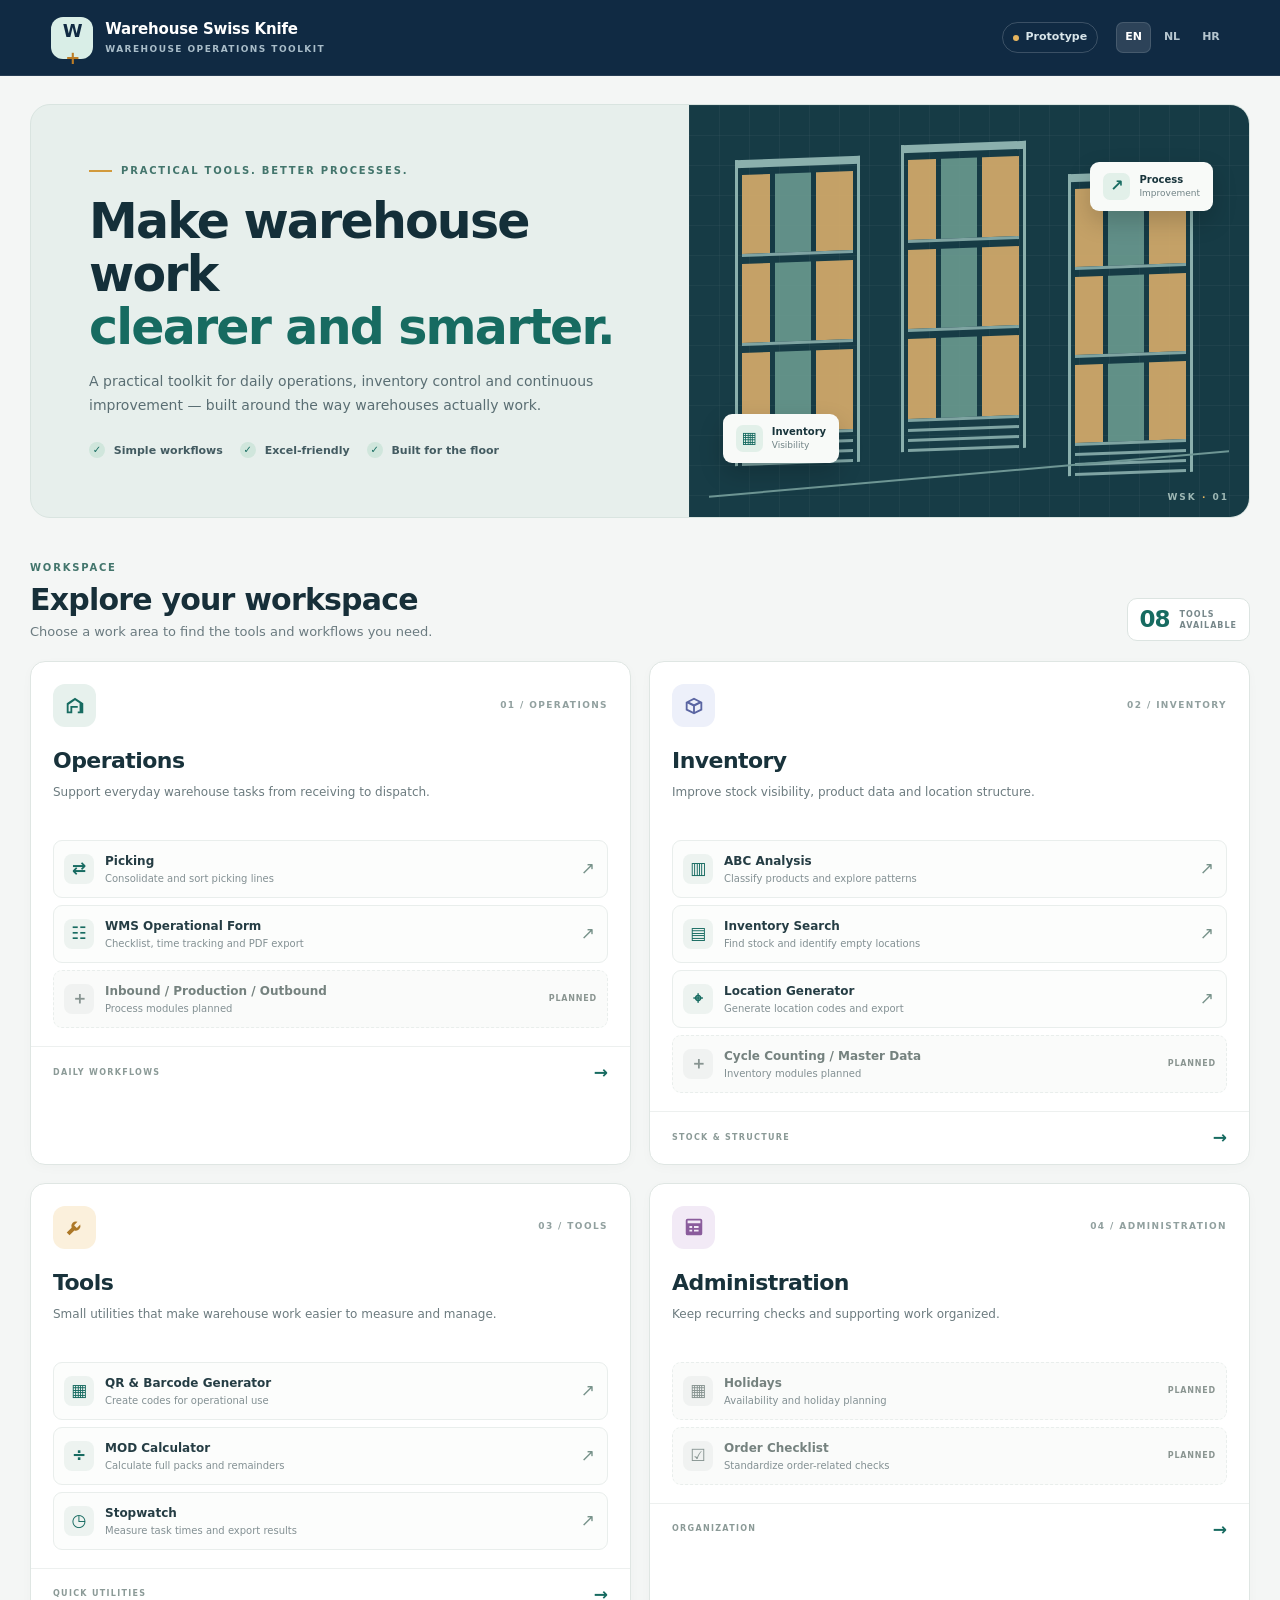
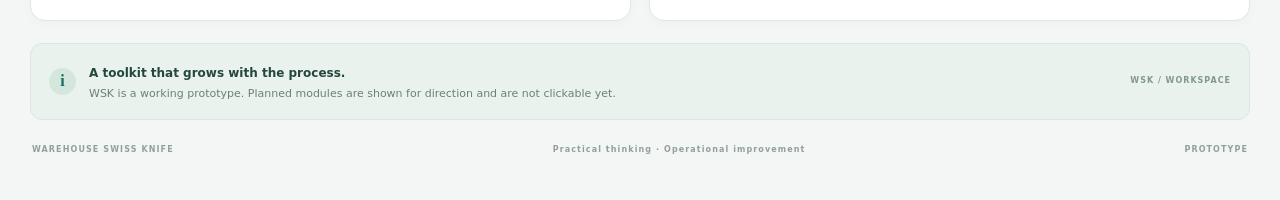
==== commit c03c5ad0: "Add files via upload" ====
--- a/index.html
+++ b/index.html
@@ -1,214 +1,166 @@
 <!DOCTYPE html>
 <html lang="en">
 <head>
-    <meta charset="UTF-8">
-    <meta name="viewport" content="width=device-width, initial-scale=1.0">
-    <title>Warehouse Swiss Knife</title>
-    <link rel="stylesheet" href="style.css">
-    <link rel="manifest" href="manifest.json">
-    <meta name="theme-color" content="#0284c7">
-    <style>
-        .nav-bar {
-            position: fixed !important;
-            bottom: 0 !important;
-            left: 0;
-            right: 0;
-            z-index: 1000 !important;
-        }
-        body {
-            padding-bottom: 75px !important;
-        }
-        .lang-switcher {
-            display: flex;
-            gap: 6px;
-            justify-content: center;
-            margin-top: 8px;
-        }
-        .lang-btn {
-            background: rgba(255, 255, 255, 0.2);
-            border: 1px solid rgba(255, 255, 255, 0.4);
-            color: white;
-            padding: 4px 8px;
-            border-radius: 4px;
-            font-weight: bold;
-            cursor: pointer;
-            font-size: 0.8rem;
-        }
-        .lang-btn.active {
-            background: #ffffff;
-            color: #0284c7;
-        }
-    </style>
+  <meta charset="UTF-8">
+  <meta name="viewport" content="width=device-width, initial-scale=1.0">
+  <title>Warehouse Swiss Knife</title>
+  <meta name="theme-color" content="#102a43">
+  <link rel="manifest" href="manifest.json">
+  <link rel="stylesheet" href="style.css">
 </head>
-<body>
-    <header>
-        <div class="header-title">
-            <h1 data-i18n="app_title">Warehouse Swiss Knife</h1>
-            <p data-i18n="app_subtitle">Multi-tool Operations Assistant</p>
+<body class="home-page">
+  <header class="app-header">
+    <a class="brand" href="index.html" aria-label="Warehouse Swiss Knife home">
+      <span class="brand-mark" aria-hidden="true">W<span>+</span></span>
+      <span class="brand-copy">
+        <strong>Warehouse Swiss Knife</strong>
+        <small>WAREHOUSE OPERATIONS TOOLKIT</small>
+      </span>
+    </a>
+    <div class="header-actions">
+      <span class="status-pill"><span class="status-dot"></span> Prototype</span>
+      <div class="lang-switcher" aria-label="Language">
+        <button class="lang-btn active" type="button" onclick="setLanguage('en')">EN</button>
+        <button class="lang-btn" type="button" onclick="setLanguage('nl')">NL</button>
+        <button class="lang-btn" type="button" onclick="setLanguage('hr')">HR</button>
+      </div>
+    </div>
+  </header>
+
+  <main class="home-container">
+    <section class="hero">
+      <div class="hero-copy">
+        <div class="eyebrow"><span class="eyebrow-line"></span> PRACTICAL TOOLS. BETTER PROCESSES.</div>
+        <h1>Make warehouse work<br><span>clearer and smarter.</span></h1>
+        <p>A practical toolkit for daily operations, inventory control and continuous improvement — built around the way warehouses actually work.</p>
+        <div class="hero-meta">
+          <span><span class="meta-check">✓</span> Simple workflows</span>
+          <span><span class="meta-check">✓</span> Excel-friendly</span>
+          <span><span class="meta-check">✓</span> Built for the floor</span>
         </div>
-        <div class="lang-switcher">
-            <button class="lang-btn" onclick="setLanguage('en')">EN</button>
-            <button class="lang-btn" onclick="setLanguage('nl')">NL</button>
-            <button class="lang-btn" onclick="setLanguage('hr')">HR</button>
+      </div>
+      <div class="hero-visual" aria-hidden="true">
+        <div class="visual-grid"></div>
+        <div class="warehouse-illustration">
+          <div class="rack rack-a"><i></i><i></i><i></i><i></i><i></i><i></i></div>
+          <div class="rack rack-b"><i></i><i></i><i></i><i></i><i></i><i></i></div>
+          <div class="rack rack-c"><i></i><i></i><i></i><i></i><i></i><i></i></div>
+          <div class="floor-line"></div>
+          <div class="visual-tag tag-one"><span class="tag-icon">↗</span><span><b>Process</b><small>Improvement</small></span></div>
+          <div class="visual-tag tag-two"><span class="tag-icon">▦</span><span><b>Inventory</b><small>Visibility</small></span></div>
         </div>
-    </header>
+        <div class="hero-index">WSK <span>·</span> 01</div>
+      </div>
+    </section>
 
-    <div class="container">
-        <div class="card">
-            <h2 data-i18n="welcome_title">Welcome to Warehouse Swiss Knife</h2>
-            <p style="margin-bottom: 15px; color: #64748b; font-size: 0.95rem; line-height: 1.5;" data-i18n="welcome_desc">
-                Select a tool from the list below or navigate using the bottom toolbar.
-            </p>
+    <section class="section-heading">
+      <div>
+        <div class="eyebrow">WORKSPACE</div>
+        <h2>Explore your workspace</h2>
+        <p>Choose a work area to find the tools and workflows you need.</p>
+      </div>
+      <div class="tool-count"><strong>08</strong><span>TOOLS<br>AVAILABLE</span></div>
+    </section>
+
+    <section class="category-grid" aria-label="Tool categories">
+      <article class="category-card category-operations">
+        <div class="category-top">
+          <span class="category-icon" aria-hidden="true">
+            <svg viewBox="0 0 24 24"><path d="M3 20V9l9-6 9 6v11h-6v-6H9v6H3zm2-2h2v-6h8v6h2v-8.9l-5-3.3-7 4.7V18z"/></svg>
+          </span>
+          <span class="category-number">01 / OPERATIONS</span>
         </div>
+        <h3>Operations</h3>
+        <p class="category-description">Support everyday warehouse tasks from receiving to dispatch.</p>
+        <div class="tool-list">
+          <a class="tool-link" href="picking.html"><span class="tool-symbol">⇄</span><span><b>Picking</b><small>Consolidate and sort picking lines</small></span><span class="tool-arrow">↗</span></a>
+          <a class="tool-link" href="form.html"><span class="tool-symbol">☷</span><span><b>WMS Operational Form</b><small>Checklist, time tracking and PDF export</small></span><span class="tool-arrow">↗</span></a>
+          <div class="tool-link tool-planned"><span class="tool-symbol">＋</span><span><b>Inbound / Production / Outbound</b><small>Process modules planned</small></span><span class="planned-label">PLANNED</span></div>
+        </div>
+        <div class="category-footer"><span>DAILY WORKFLOWS</span><span class="footer-arrow">→</span></div>
+      </article>
 
-        <div style="display: grid; grid-template-columns: repeat(auto-fit, minmax(260px, 1fr)); gap: 15px;">
-            <div class="card" style="margin:0;">
-                <h3 style="color:var(--primary); margin-bottom: 8px;" data-i18n="mod_title">1. MOD (Remainder)</h3>
-                <p style="font-size: 0.85rem; color:#64748b; margin-bottom:12px;" data-i18n="mod_desc">Calculate full boxes and remainder quantities.</p>
-                <button class="btn btn-primary" onclick="goTo('mod.html')" style="width:100%;" data-i18n="btn_open">Open Tool</button>
-            </div>
+      <article class="category-card category-inventory">
+        <div class="category-top">
+          <span class="category-icon" aria-hidden="true">
+            <svg viewBox="0 0 24 24"><path d="M3 7.5 12 3l9 4.5v9L12 21l-9-4.5v-9zm9-2.3L7 7.7l5 2.5 5-2.5-5-2.5zM5 9.3v6l6 3v-6L5 9.3zm8 9 6-3v-6l-6 3v6z"/></svg>
+          </span>
+          <span class="category-number">02 / INVENTORY</span>
+        </div>
+        <h3>Inventory</h3>
+        <p class="category-description">Improve stock visibility, product data and location structure.</p>
+        <div class="tool-list">
+          <a class="tool-link" href="abc.html"><span class="tool-symbol">▥</span><span><b>ABC Analysis</b><small>Classify products and explore patterns</small></span><span class="tool-arrow">↗</span></a>
+          <a class="tool-link" href="inventory.html"><span class="tool-symbol">▤</span><span><b>Inventory Search</b><small>Find stock and identify empty locations</small></span><span class="tool-arrow">↗</span></a>
+          <a class="tool-link" href="locations.html"><span class="tool-symbol">⌖</span><span><b>Location Generator</b><small>Generate location codes and export</small></span><span class="tool-arrow">↗</span></a>
+          <div class="tool-link tool-planned"><span class="tool-symbol">＋</span><span><b>Cycle Counting / Master Data</b><small>Inventory modules planned</small></span><span class="planned-label">PLANNED</span></div>
+        </div>
+        <div class="category-footer"><span>STOCK & STRUCTURE</span><span class="footer-arrow">→</span></div>
+      </article>
 
-            <div class="card" style="margin:0;">
-                <h3 style="color:var(--primary); margin-bottom: 8px;" data-i18n="picking_title">2. Picking</h3>
-                <p style="font-size: 0.85rem; color:#64748b; margin-bottom:12px;" data-i18n="picking_desc">Aggregate item totals across lines with custom sorting.</p>
-                <button class="btn btn-primary" onclick="goTo('picking.html')" style="width:100%;" data-i18n="btn_open">Open Tool</button>
-            </div>
+      <article class="category-card category-tools">
+        <div class="category-top">
+          <span class="category-icon" aria-hidden="true">
+            <svg viewBox="0 0 24 24"><path d="M14.7 6.3a5 5 0 0 0-6.4 6.4L3 18l3 3 5.3-5.3a5 5 0 0 0 6.4-6.4L14 13l-3-3 3.7-3.7z"/></svg>
+          </span>
+          <span class="category-number">03 / TOOLS</span>
+        </div>
+        <h3>Tools</h3>
+        <p class="category-description">Small utilities that make warehouse work easier to measure and manage.</p>
+        <div class="tool-list">
+          <a class="tool-link" href="qr.html"><span class="tool-symbol">▦</span><span><b>QR & Barcode Generator</b><small>Create codes for operational use</small></span><span class="tool-arrow">↗</span></a>
+          <a class="tool-link" href="mod.html"><span class="tool-symbol">÷</span><span><b>MOD Calculator</b><small>Calculate full packs and remainders</small></span><span class="tool-arrow">↗</span></a>
+          <a class="tool-link" href="stopwatch.html"><span class="tool-symbol">◷</span><span><b>Stopwatch</b><small>Measure task times and export results</small></span><span class="tool-arrow">↗</span></a>
+        </div>
+        <div class="category-footer"><span>QUICK UTILITIES</span><span class="footer-arrow">→</span></div>
+      </article>
 
-            <div class="card" style="margin:0;">
-                <h3 style="color:var(--primary); margin-bottom: 8px;" data-i18n="abc_title">3. ABC Analysis</h3>
-                <p style="font-size: 0.85rem; color:#64748b; margin-bottom:12px;" data-i18n="abc_desc">Classify products (33/34/33%) and filter location groups.</p>
-                <button class="btn btn-primary" onclick="goTo('abc.html')" style="width:100%;" data-i18n="btn_open">Open Tool</button>
-            </div>
+      <article class="category-card category-admin">
+        <div class="category-top">
+          <span class="category-icon" aria-hidden="true">
+            <svg viewBox="0 0 24 24"><path d="M5 3h14a2 2 0 0 1 2 2v14a2 2 0 0 1-2 2H5a2 2 0 0 1-2-2V5a2 2 0 0 1 2-2zm0 2v3h14V5H5zm2 6v2h3v-2H7zm5 0v2h5v-2h-5zm-5 4v2h3v-2H7zm5 0v2h5v-2h-5z"/></svg>
+          </span>
+          <span class="category-number">04 / ADMINISTRATION</span>
+        </div>
+        <h3>Administration</h3>
+        <p class="category-description">Keep recurring checks and supporting work organized.</p>
+        <div class="tool-list">
+          <div class="tool-link tool-planned"><span class="tool-symbol">▦</span><span><b>Holidays</b><small>Availability and holiday planning</small></span><span class="planned-label">PLANNED</span></div>
+          <div class="tool-link tool-planned"><span class="tool-symbol">☑</span><span><b>Order Checklist</b><small>Standardize order-related checks</small></span><span class="planned-label">PLANNED</span></div>
+        </div>
+        <div class="category-footer"><span>ORGANIZATION</span><span class="footer-arrow">→</span></div>
+      </article>
+    </section>
 
-            <div class="card" style="margin:0;">
-                <h3 style="color:var(--primary); margin-bottom: 8px;" data-i18n="stopwatch_title">4. Stopwatch</h3>
-                <p style="font-size: 0.85rem; color:#64748b; margin-bottom:12px;" data-i18n="stopwatch_desc">Time operational tasks, track laps, and export to Excel.</p>
-                <button class="btn btn-primary" onclick="goTo('stopwatch.html')" style="width:100%;" data-i18n="btn_open">Open Tool</button>
-            </div>
+    <section class="bottom-note">
+      <div class="note-mark">i</div>
+      <div><strong>A toolkit that grows with the process.</strong><p>WSK is a working prototype. Planned modules are shown for direction and are not clickable yet.</p></div>
+      <span class="bottom-note-code">WSK / WORKSPACE</span>
+    </section>
+    <footer class="page-footer"><span>WAREHOUSE SWISS KNIFE</span><span>Practical thinking · Operational improvement</span><span>PROTOTYPE</span></footer>
+  </main>
 
-            <div class="card" style="margin:0;">
-                <h3 style="color:var(--primary); margin-bottom: 8px;" data-i18n="inventory_title">5. Inventory</h3>
-                <p style="font-size: 0.85rem; color:#64748b; margin-bottom:12px;" data-i18n="inventory_desc">Search inventory, filter 3rd number, and locate empty slots.</p>
-                <button class="btn btn-primary" onclick="goTo('inventory.html')" style="width:100%;" data-i18n="btn_open">Open Tool</button>
-            </div>
+  <script>
+    // Navigation helper retained for compatibility with the existing app.
+    function goTo(page) { window.location.href = page; }
 
-            <div class="card" style="margin:0;">
-                <h3 style="color:var(--primary); margin-bottom: 8px;" data-i18n="gen_title">6. Location Generator</h3>
-                <p style="font-size: 0.85rem; color:#64748b; margin-bottom:12px;" data-i18n="gen_desc">Generate LL-NN-L-N codes using ranges and export to Excel.</p>
-                <button class="btn btn-primary" onclick="goTo('locations.html')" style="width:100%;" data-i18n="btn_open">Open Tool</button>
-            </div>
-
-            <!-- Novi alat: Operativni Obrazac (form.html) -->
-            <div class="card" style="margin:0;">
-                <h3 style="color:var(--primary); margin-bottom: 8px;" data-i18n="form_title">7. WMS Form</h3>
-                <p style="font-size: 0.85rem; color:#64748b; margin-bottom:12px;" data-i18n="form_desc">WMS operational checklist, time tracking & PDF export.</p>
-                <button class="btn btn-primary" onclick="goTo('form.html')" style="width:100%;" data-i18n="btn_open">Open Tool</button>
-            </div>
-        </div>
-    </div>
-
-    <!-- Bottom Navigation Bar -->
-    <nav class="nav-bar">
-        <a href="javascript:goTo('index.html')" class="nav-item active">
-            <svg viewBox="0 0 24 24"><path d="M10 20v-6h4v6h5v-8h3L12 3 2 12h3v8z"/></svg>
-            <span data-i18n="nav_menu">Menu</span>
-        </a>
-        <a href="javascript:goTo('mod.html')" class="nav-item">
-            <svg viewBox="0 0 24 24"><path d="M19 3H5c-1.1 0-2 .9-2 2v14c0 1.1.9 2 2 2h14c1.1 0 2-.9 2-2V5c0-1.1-.9-2-2-2zm-5 14h-4v-2h4v2zm0-4h-4v-2h4v2zm0-4h-4V7h4v2z"/></svg>
-            MOD
-        </a>
-        <a href="javascript:goTo('picking.html')" class="nav-item">
-            <svg viewBox="0 0 24 24"><path d="M19 13h-6v6h-2v-6H5v-2h6V5h2v6h6v2z"/></svg>
-            Picking
-        </a>
-        <a href="javascript:goTo('abc.html')" class="nav-item">
-            <svg viewBox="0 0 24 24"><path d="M5 9.2h3V19H5zM10.5 5h3v14h-3zM16 13h3v6h-3z"/></svg>
-            ABC
-        </a>
-        <a href="javascript:goTo('stopwatch.html')" class="nav-item">
-            <svg viewBox="0 0 24 24"><path d="M15 1H9v2h6V1zm-2 13h2V8h-2v6zm8.03-6.61l1.42-1.42c-.43-.51-.9-.99-1.41-1.41l-1.42 1.42A8.962 8.962 0 0012 4c-4.97 0-9 4.03-9 9s4.03 9 9 9 9-4.03 9-9c0-2.12-.74-4.07-1.97-5.61zM12 20c-3.87 0-7-3.13-7-7s3.13-7 7-7 7 3.13 7 7-3.13 7-7 7z"/></svg>
-            <span data-i18n="nav_timer">Timer</span>
-        </a>
-        <a href="javascript:goTo('inventory.html')" class="nav-item">
-            <svg viewBox="0 0 24 24"><path d="M20 13H4c-.55 0-1 .45-1 1v6c0 .55.45 1 1 1h16c.55 0 1-.45 1-1v-6c0-.55-.45-1-1-1zm-1 5H5v-4h14v4zM20 3H4c-.55 0-1 .45-1 1v6c0 .55.45 1 1 1h16c.55 0 1-.45 1-1V4c0-.55-.45-1-1-1zm-1 5H5V5h14v3z"/></svg>
-            Inventory
-        </a>
-        <a href="javascript:goTo('locations.html')" class="nav-item">
-            <svg viewBox="0 0 24 24"><path d="M12 2C8.13 2 5 5.13 5 9c0 5.25 7 13 7 13s7-7.75 7-13c0-3.87-3.13-7-7-7zm0 9.5c-1.38 0-2.5-1.12-2.5-2.5s1.12-2.5 2.5-2.5 2.5 1.12 2.5 2.5-1.12 2.5-2.5 2.5z"/></svg>
-            <span data-i18n="nav_gen">Generator</span>
-        </a>
-        <a href="javascript:goTo('form.html')" class="nav-item">
-            <svg viewBox="0 0 24 24"><path d="M19 3h-4.18C14.4 1.84 13.3 1 12 1c-1.3 0-2.4.84-2.82 2H5c-1.1 0-2 .9-2 2v14c0 1.1.9 2 2 2h14c1.1 0 2-.9 2-2V5c0-1.1-.9-2-2-2zm-7 0c.55 0 1 .45 1 1s-.45 1-1 1-1-.45-1-1 .45-1 1-1zm2 14H7v-2h7v2zm3-4H7v-2h10v2zm0-4H7V7h10v2z"/></svg>
-            <span data-i18n="nav_form">Obrazac</span>
-        </a>
-    </nav>
-
-    <script>
-        const i18nData = {
-            en: {
-                app_title: "Warehouse Swiss Knife", app_subtitle: "Multi-tool Operations Assistant",
-                welcome_title: "Welcome to Warehouse Swiss Knife", welcome_desc: "Select a tool from the list below or navigate using the bottom toolbar.",
-                mod_title: "1. MOD (Remainder)", mod_desc: "Calculate full boxes and remainder quantities.",
-                picking_title: "2. Picking", picking_desc: "Aggregate item totals across lines with custom sorting.",
-                abc_title: "3. ABC Analysis", abc_desc: "Classify products (33/34/33%) and filter location groups.",
-                stopwatch_title: "4. Stopwatch", stopwatch_desc: "Time operational tasks, track laps, and export to Excel.",
-                inventory_title: "5. Inventory", inventory_desc: "Search inventory, filter 3rd number, and locate empty slots.",
-                gen_title: "6. Location Generator", gen_desc: "Generate LL-NN-L-N codes using ranges and export to Excel.",
-                form_title: "7. WMS Operational Form", form_desc: "WMS operational checklist, time tracking & PDF export.",
-                btn_open: "Open Tool", nav_menu: "Menu", nav_timer: "Timer", nav_gen: "Generator", nav_form: "Form"
-            },
-            nl: {
-                app_title: "Magazijn Zwitsers Mes", app_subtitle: "Multi-tool Operationele Assistent",
-                welcome_title: "Welkom bij Magazijn Zwitsers Mes", welcome_desc: "Kies een tool uit de onderstaande lijst of navigeer via de menubalk.",
-                mod_title: "1. MOD (Restant)", mod_desc: "Bereken volle dozen en resterende aantallen.",
-                picking_title: "2. Picking", picking_desc: "Samenvoegen van aantallen per regel met sortering.",
-                abc_title: "3. ABC Analyse", abc_desc: "Classificeer producten (33/34/33%) en filter locaties.",
-                stopwatch_title: "4. Stopwatch", stopwatch_desc: "Meet operationele tijden en exporteer naar Excel.",
-                inventory_title: "5. Voorraad", inventory_desc: "Doorzoek voorraad en filter op 3e cijfer of lege plekken.",
-                gen_title: "6. Locatie Generator", gen_desc: "Genereer LL-NN-L-N codes met bereiken en exporteer naar Excel.",
-                form_title: "7. WMS Formulier", form_desc: "Operationele controlelijst, tijdsregistratie en PDF-export.",
-                btn_open: "Openen", nav_menu: "Menu", nav_timer: "Timer", nav_gen: "Generator", nav_form: "Formulier"
-            },
-            hr: {
-                app_title: "Skladišni Švicarski Nož", app_subtitle: "Glavni izbornik i pregled alata",
-                welcome_title: "Dobrodošli u Skladišnu Aplikaciju", welcome_desc: "Aplikacija nudi sve ključne sklopove za učinkovit rad u skladištu: izračun ostataka pakiranja, konsolidaciju i sortiranje picking linija, ABC analizu artikala s filtriranjem lokacija, mjerenje vremena (štopericu), pretraživanje inventara, generator lokacija te WMS operativni obrazac.",
-                mod_title: "1. MOD (Ostatak)", mod_desc: "Izračun punih kutija i ostataka (modulo) iz ukupnih količina.",
-                picking_title: "2. Picking", picking_desc: "Zbroj količina istih artikala po linijama uz mogućnost sortiranja.",
-                abc_title: "3. ABC Klasifikacija", abc_desc: "Segmentacija proizvoda (33/34/33%) i pretraživanje lokacija.",
-                stopwatch_title: "4. Štoperica", stopwatch_desc: "Mjerenje vremena radnih operacija, prolaznih vremena i Excel izvoz.",
-                inventory_title: "5. Inventory", inventory_desc: "Pretraživanje inventara, 3. broja lokacije i praznih pozicija.",
-                gen_title: "6. Generator Lokacija", gen_desc: "Generiranje oznaka po uzorku LL-NN-L-N i izvoz u Excel.",
-                form_title: "7. WMS Operativni Obrazac", form_desc: "Praćenje vremena, odgovornosti, kontrolna lista i PDF ispis.",
-                btn_open: "Otvori Alat", nav_menu: "Izbornik", nav_timer: "Štoperica", nav_gen: "Generator", nav_form: "Obrazac"
-            }
-        };
-
-        let currentLang = localStorage.getItem('appLang') || sessionStorage.getItem('appLang') || 'hr';
-
-        function setLanguage(lang) {
-            currentLang = lang;
-            localStorage.setItem('appLang', lang);
-            sessionStorage.setItem('appLang', lang);
-
-            const btns = document.querySelectorAll('.lang-btn');
-            btns.forEach(b => b.classList.remove('active'));
-            if(lang === 'en') btns[0]?.classList.add('active');
-            if(lang === 'nl') btns[1]?.classList.add('active');
-            if(lang === 'hr') btns[2]?.classList.add('active');
-
-            document.querySelectorAll('[data-i18n]').forEach(el => {
-                const key = el.getAttribute('data-i18n');
-                if (i18nData[lang] && i18nData[lang][key]) el.innerText = i18nData[lang][key];
-            });
-        }
-
-        function goTo(page) {
-            window.location.href = page;
-        }
-
-        document.addEventListener('DOMContentLoaded', () => {
-            setLanguage(currentLang);
-        });
-    </script>
+    // Keep the language buttons visible; translation dictionaries for the original
+    // home page are intentionally not duplicated in this visual redesign.
+    function setLanguage(lang) {
+      document.querySelectorAll('.lang-btn').forEach(function (button) {
+        button.classList.toggle('active', button.textContent.trim().toLowerCase() === lang);
+      });
+      if (lang !== 'en') {
+        const notice = document.getElementById('language-notice');
+        if (notice) notice.remove();
+        const message = document.createElement('div');
+        message.id = 'language-notice';
+        message.className = 'language-notice';
+        message.textContent = 'The redesigned home page preview is currently in English. Language switching can be reconnected to the existing translations later.';
+        document.body.appendChild(message);
+        window.setTimeout(function () { if (message.isConnected) message.remove(); }, 4500);
+      }
+    }
+  </script>
 </body>
-</html>+</html>
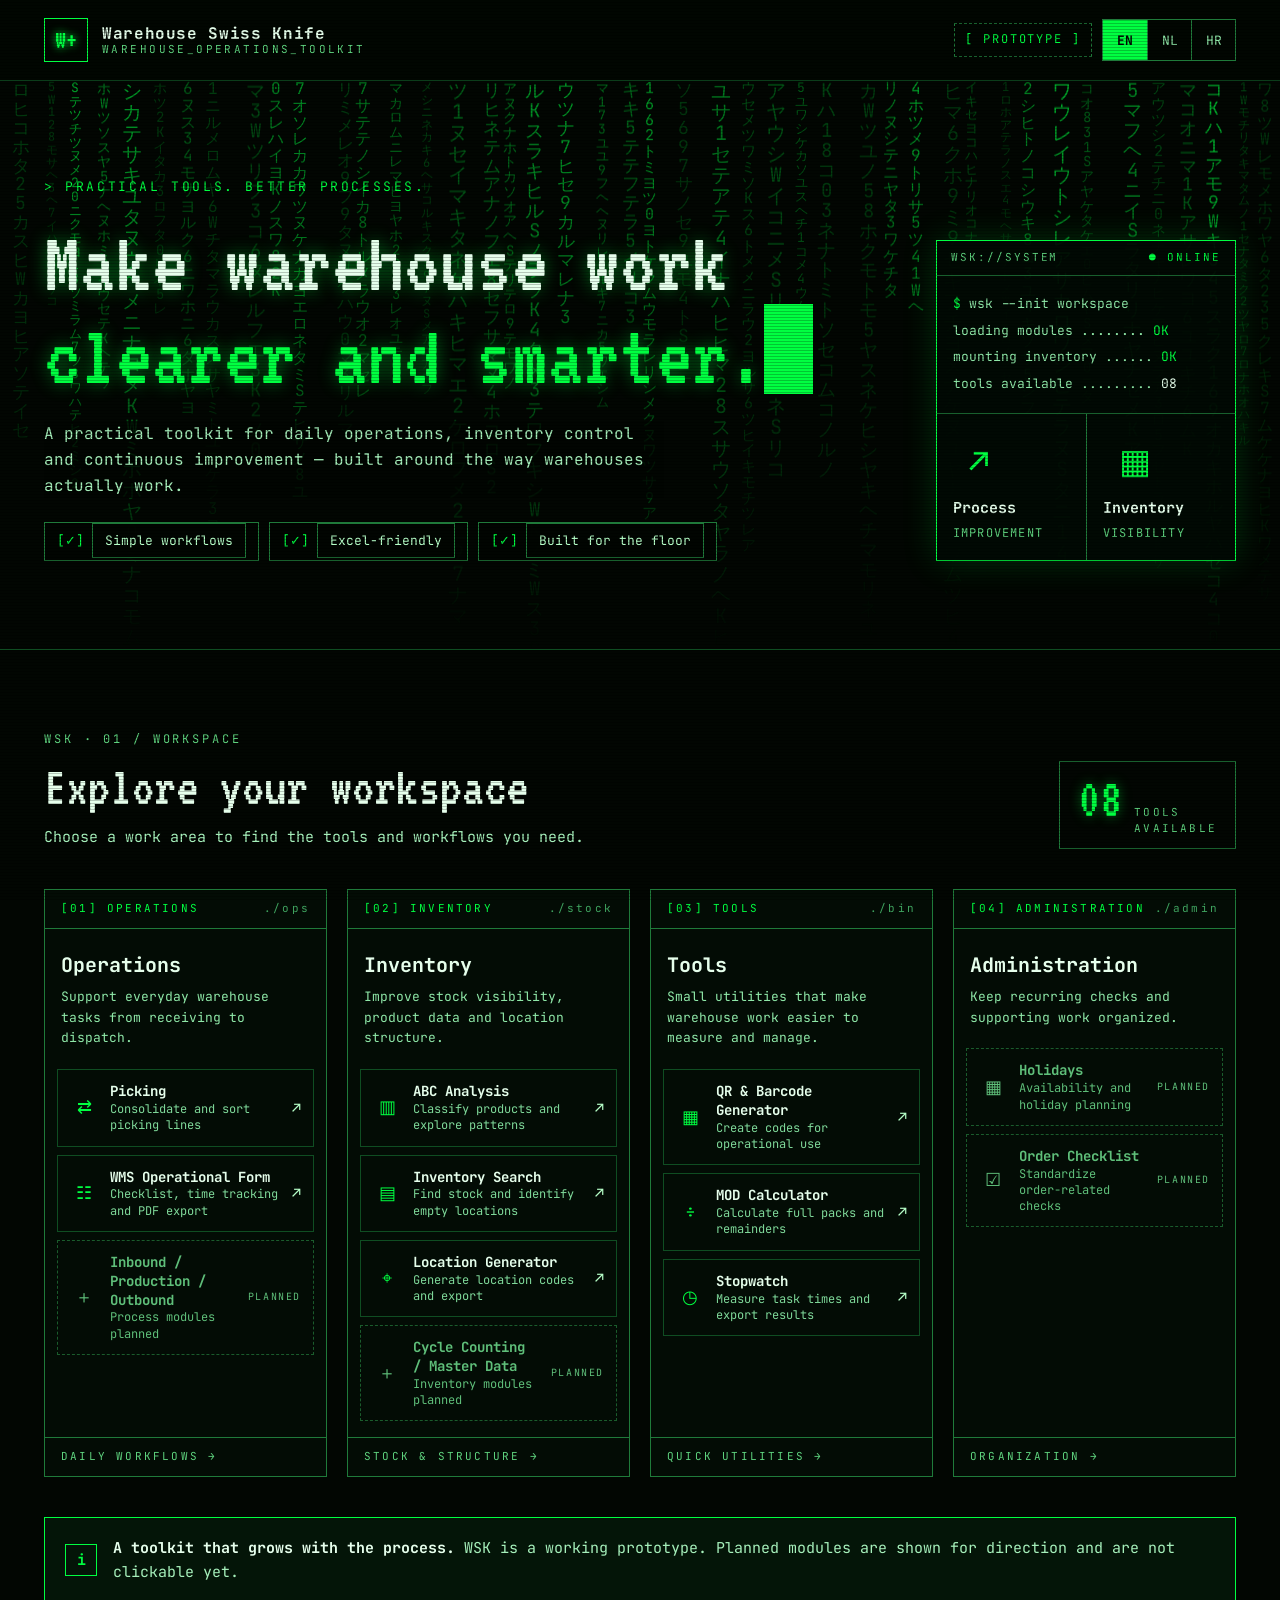
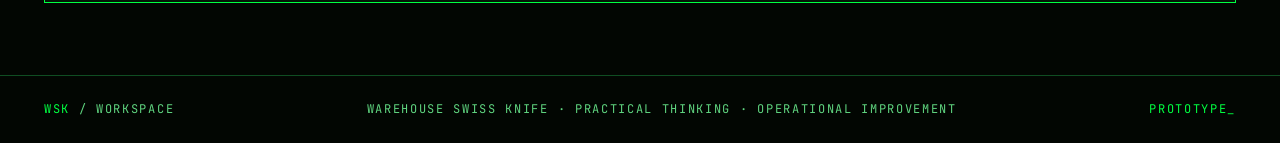
==== commit 1d83631f: "Add files via upload" ====
--- a/index.html
+++ b/index.html
@@ -1,166 +1,355 @@
-<!DOCTYPE html>
+<!doctype html>
 <html lang="en">
 <head>
-  <meta charset="UTF-8">
-  <meta name="viewport" content="width=device-width, initial-scale=1.0">
-  <title>Warehouse Swiss Knife</title>
-  <meta name="theme-color" content="#102a43">
-  <link rel="manifest" href="manifest.json">
-  <link rel="stylesheet" href="style.css">
+<meta charset="utf-8">
+<meta name="viewport" content="width=device-width, initial-scale=1.0">
+<meta name="theme-color" content="#020602">
+<title>Warehouse Swiss Knife</title>
+<script>
+window.PAGE_I18N = {
+  en: {
+    kicker: '> PRACTICAL TOOLS. BETTER PROCESSES.',
+    h1a: 'Make warehouse work ', h1b: 'clearer and smarter.',
+    lead: 'A practical toolkit for daily operations, inventory control and continuous improvement — built around the way warehouses actually work.',
+    c1: 'Simple workflows', c2: 'Excel-friendly', c3: 'Built for the floor',
+    st_process: 'Process', st_process_sub: 'IMPROVEMENT', st_inv: 'Inventory', st_inv_sub: 'VISIBILITY',
+    ws_title: 'Explore your workspace', ws_sub: 'Choose a work area to find the tools and workflows you need.',
+    tools_av: 'TOOLS\nAVAILABLE', planned: 'PLANNED',
+    a1: 'Operations', a1_d: 'Support everyday warehouse tasks from receiving to dispatch.', a1_f: 'DAILY WORKFLOWS →',
+    t_pick: 'Picking', t_pick_d: 'Consolidate and sort picking lines',
+    t_form: 'WMS Operational Form', t_form_d: 'Checklist, time tracking and PDF export',
+    p_ipo: 'Inbound / Production / Outbound', p_ipo_d: 'Process modules planned',
+    a2: 'Inventory', a2_d: 'Improve stock visibility, product data and location structure.', a2_f: 'STOCK & STRUCTURE →',
+    t_abc: 'ABC Analysis', t_abc_d: 'Classify products and explore patterns',
+    t_inv: 'Inventory Search', t_inv_d: 'Find stock and identify empty locations',
+    t_loc: 'Location Generator', t_loc_d: 'Generate location codes and export',
+    p_cc: 'Cycle Counting / Master Data', p_cc_d: 'Inventory modules planned',
+    a3: 'Tools', a3_d: 'Small utilities that make warehouse work easier to measure and manage.', a3_f: 'QUICK UTILITIES →',
+    t_qr: 'QR & Barcode Generator', t_qr_d: 'Create codes for operational use',
+    t_mod: 'MOD Calculator', t_mod_d: 'Calculate full packs and remainders',
+    t_sw: 'Stopwatch', t_sw_d: 'Measure task times and export results',
+    a4: 'Administration', a4_d: 'Keep recurring checks and supporting work organized.', a4_f: 'ORGANIZATION →',
+    p_hol: 'Holidays', p_hol_d: 'Availability and holiday planning',
+    p_oc: 'Order Checklist', p_oc_d: 'Standardize order-related checks',
+    note_b: 'A toolkit that grows with the process.', note: 'WSK is a working prototype. Planned modules are shown for direction and are not clickable yet.',
+    foot: 'WAREHOUSE SWISS KNIFE · PRACTICAL THINKING · OPERATIONAL IMPROVEMENT'
+  },
+  nl: {
+    kicker: '> PRAKTISCHE TOOLS. BETERE PROCESSEN.',
+    h1a: 'Maak magazijnwerk ', h1b: 'duidelijker en slimmer.',
+    lead: 'Een praktische toolkit voor dagelijkse operaties, voorraadbeheer en continu verbeteren — gebouwd rond hoe magazijnen echt werken.',
+    c1: 'Eenvoudige workflows', c2: 'Excel-vriendelijk', c3: 'Gemaakt voor de vloer',
+    st_process: 'Proces', st_process_sub: 'VERBETERING', st_inv: 'Voorraad', st_inv_sub: 'INZICHT',
+    ws_title: 'Verken je werkplek', ws_sub: 'Kies een werkgebied om de tools en workflows te vinden die je nodig hebt.',
+    tools_av: 'TOOLS\nBESCHIKBAAR', planned: 'GEPLAND',
+    a1: 'Operaties', a1_d: 'Ondersteun dagelijkse magazijntaken, van ontvangst tot verzending.', a1_f: 'DAGELIJKSE WORKFLOWS →',
+    t_pick: 'Picking', t_pick_d: 'Pickregels samenvoegen en sorteren',
+    t_form: 'WMS operationeel formulier', t_form_d: 'Controlelijst, tijdregistratie en PDF-export',
+    p_ipo: 'Inbound / Productie / Outbound', p_ipo_d: 'Procesmodules gepland',
+    a2: 'Voorraad', a2_d: 'Verbeter voorraadinzicht, productdata en locatiestructuur.', a2_f: 'VOORRAAD & STRUCTUUR →',
+    t_abc: 'ABC-analyse', t_abc_d: 'Producten indelen en patronen ontdekken',
+    t_inv: 'Voorraad zoeken', t_inv_d: 'Voorraad vinden en lege locaties opsporen',
+    t_loc: 'Locatiegenerator', t_loc_d: 'Locatiecodes genereren en exporteren',
+    p_cc: 'Cycle counting / stamdata', p_cc_d: 'Voorraadmodules gepland',
+    a3: 'Tools', a3_d: 'Kleine hulpmiddelen die magazijnwerk makkelijker meetbaar en beheersbaar maken.', a3_f: 'SNELLE HULPMIDDELEN →',
+    t_qr: 'QR- & barcodegenerator', t_qr_d: 'Codes maken voor operationeel gebruik',
+    t_mod: 'MOD Calculator', t_mod_d: 'Volle verpakkingen en restanten berekenen',
+    t_sw: 'Stopwatch', t_sw_d: 'Taaktijden meten en resultaten exporteren',
+    a4: 'Administratie', a4_d: 'Houd terugkerende controles en ondersteunend werk georganiseerd.', a4_f: 'ORGANISATIE →',
+    p_hol: 'Vakanties', p_hol_d: 'Beschikbaarheid en vakantieplanning',
+    p_oc: 'Order controlelijst', p_oc_d: 'Ordercontroles standaardiseren',
+    note_b: 'Een toolkit die meegroeit met het proces.', note: 'WSK is een werkend prototype. Geplande modules worden getoond als richting en zijn nog niet klikbaar.',
+    foot: 'WAREHOUSE SWISS KNIFE · PRAKTISCH DENKEN · OPERATIONELE VERBETERING'
+  },
+  hr: {
+    kicker: '> PRAKTIČNI ALATI. BOLJI PROCESI.',
+    h1a: 'Učinite skladišni rad ', h1b: 'jasnijim i pametnijim.',
+    lead: 'Praktičan skup alata za svakodnevne operacije, kontrolu zaliha i stalno poboljšanje — izgrađen oko toga kako skladišta stvarno rade.',
+    c1: 'Jednostavni tijekovi rada', c2: 'Prilagođeno Excelu', c3: 'Napravljeno za skladišni pod',
+    st_process: 'Procesi', st_process_sub: 'POBOLJŠANJE', st_inv: 'Zalihe', st_inv_sub: 'PREGLEDNOST',
+    ws_title: 'Istražite radni prostor', ws_sub: 'Odaberite radno područje i pronađite alate i tijekove rada koji vam trebaju.',
+    tools_av: 'DOSTUPNIH\nALATA', planned: 'PLANIRANO',
+    a1: 'Operacije', a1_d: 'Podrška svakodnevnim skladišnim zadacima, od prijema do otpreme.', a1_f: 'DNEVNI TIJEKOVI →',
+    t_pick: 'Picking', t_pick_d: 'Spajanje i sortiranje picking linija',
+    t_form: 'WMS operativni obrazac', t_form_d: 'Kontrolna lista, praćenje vremena i PDF izvoz',
+    p_ipo: 'Prijem / Proizvodnja / Otprema', p_ipo_d: 'Procesni moduli u planu',
+    a2: 'Zalihe', a2_d: 'Bolja preglednost zaliha, podataka o proizvodima i strukture lokacija.', a2_f: 'ZALIHE I STRUKTURA →',
+    t_abc: 'ABC analiza', t_abc_d: 'Razvrstavanje proizvoda i uočavanje obrazaca',
+    t_inv: 'Pretraga inventara', t_inv_d: 'Pronalazak zaliha i praznih lokacija',
+    t_loc: 'Generator lokacija', t_loc_d: 'Generiranje oznaka lokacija i izvoz',
+    p_cc: 'Ciklička inventura / matični podaci', p_cc_d: 'Moduli za zalihe u planu',
+    a3: 'Alati', a3_d: 'Mali alati koji olakšavaju mjerenje i upravljanje skladišnim radom.', a3_f: 'BRZI ALATI →',
+    t_qr: 'QR i barkod generator', t_qr_d: 'Izrada kodova za operativnu upotrebu',
+    t_mod: 'MOD kalkulator', t_mod_d: 'Izračun punih pakiranja i ostataka',
+    t_sw: 'Štoperica', t_sw_d: 'Mjerenje vremena zadataka i izvoz rezultata',
+    a4: 'Administracija', a4_d: 'Organizirane redovite provjere i prateći poslovi.', a4_f: 'ORGANIZACIJA →',
+    p_hol: 'Godišnji odmori', p_hol_d: 'Dostupnost i planiranje odmora',
+    p_oc: 'Kontrolna lista narudžbe', p_oc_d: 'Standardizirane provjere narudžbi',
+    note_b: 'Alati koji rastu zajedno s procesom.', note: 'WSK je radni prototip. Planirani moduli prikazani su kao smjer razvoja i još se ne mogu otvoriti.',
+    foot: 'WAREHOUSE SWISS KNIFE · PRAKTIČNO RAZMIŠLJANJE · OPERATIVNA POBOLJŠANJA'
+  }
+};
+</script>
+<script src="i18n.js"></script>
+<link rel="preconnect" href="https://fonts.googleapis.com">
+<link rel="preconnect" href="https://fonts.gstatic.com" crossorigin>
+<link href="https://fonts.googleapis.com/css2?family=JetBrains+Mono:wght@400;500;700&family=VT323&display=swap" rel="stylesheet">
+<style>
+:root{
+  --accent:#00ff41;
+  --bg:#020602;
+  --panel:#030c05;
+  --line:#1f7a3a;
+  --line-dim:#0f4d22;
+  --text:#b6ffc8;
+  --text-soft:#a6f0bb;
+  --text-muted:#5fd47f;
+  --white:#e6ffec;
+  --mono:'JetBrains Mono',ui-monospace,'SFMono-Regular',Menlo,monospace;
+  --display:VT323,'JetBrains Mono',monospace;
+}
+*{box-sizing:border-box}
+html,body{margin:0;background:var(--bg)}
+body{color:var(--text);font-family:var(--mono);font-size:15px;line-height:1.6;min-height:100vh;position:relative;overflow-x:hidden}
+a{color:var(--accent);text-decoration:none}
+a:hover{color:var(--text)}
+.wrap{max-width:1240px;margin:0 auto;padding-left:24px;padding-right:24px}
+
+/* scanlines */
+body::after{content:"";position:fixed;inset:0;pointer-events:none;z-index:50;
+  background:repeating-linear-gradient(0deg,rgba(0,0,0,.22) 0,rgba(0,0,0,.22) 1px,transparent 1px,transparent 3px)}
+
+/* header */
+.site-header{position:relative;z-index:2;border-bottom:1px solid var(--line-dim);background:rgba(2,6,2,.85)}
+.site-header .wrap{padding-top:18px;padding-bottom:18px;display:flex;flex-wrap:wrap;align-items:center;justify-content:space-between;gap:16px}
+.brand{display:flex;align-items:center;gap:14px;color:var(--text)}
+.brand-mark{display:flex;align-items:center;justify-content:center;width:44px;height:44px;border:1px solid var(--accent);color:var(--accent);font-family:var(--display);font-size:28px;text-shadow:0 0 8px var(--accent)}
+.brand-text{display:flex;flex-direction:column;line-height:1.2}
+.brand-text strong{font-size:16px;letter-spacing:.04em;color:var(--white)}
+.brand-text span{font-size:11px;letter-spacing:.22em;color:var(--text-muted)}
+.header-right{display:flex;flex-wrap:wrap;align-items:center;gap:10px}
+.badge{font-size:12px;letter-spacing:.16em;color:var(--accent);border:1px dashed var(--line);padding:6px 10px}
+.lang{display:flex;border:1px solid var(--line)}
+.lang .lang-btn{min-width:44px;min-height:40px;background:transparent;color:#8fe8a8;border:0;font-family:inherit;font-size:13px;cursor:pointer}
+.lang .lang-btn + .lang-btn{border-left:1px solid var(--line)}
+.lang .lang-btn[aria-pressed="true"]{background:var(--accent);color:var(--bg);font-weight:700}
+
+/* hero */
+.hero{position:relative;z-index:1;border-bottom:1px solid var(--line-dim);overflow:hidden}
+.rain{position:absolute;inset:0;overflow:hidden;pointer-events:none;
+  -webkit-mask-image:linear-gradient(180deg,#000 0%,rgba(0,0,0,.6) 55%,transparent 100%);
+  mask-image:linear-gradient(180deg,#000 0%,rgba(0,0,0,.6) 55%,transparent 100%)}
+.rain-col{position:absolute;top:0;width:1.1em;line-height:1.05;word-break:break-all;text-align:center;color:var(--accent);
+  animation:fall linear infinite;will-change:transform}
+@keyframes fall{from{transform:translateY(-110%)}to{transform:translateY(110vh)}}
+.hero-inner{position:relative;padding-top:96px;padding-bottom:88px;display:flex;flex-wrap:wrap;align-items:flex-end;gap:48px}
+.hero-copy{flex:999 1 560px;min-width:0;display:flex;flex-direction:column;gap:24px}
+.kicker{font-size:13px;letter-spacing:.2em;color:var(--accent)}
+.hero h1{margin:0;font-family:var(--display);font-weight:400;font-size:clamp(3.4rem,7vw,7rem);line-height:.92;color:var(--white);text-shadow:0 0 18px rgba(0,255,65,.45)}
+.hero h1 em{font-style:normal;color:var(--accent)}
+.cursor{display:inline-block;width:.55em;height:1em;background:var(--accent);vertical-align:-.12em;animation:blink 1s steps(1) infinite}
+@keyframes blink{50%{opacity:0}}
+.lead{margin:0;max-width:620px;font-size:16px;color:var(--text-soft);background:rgba(2,6,2,.7)}
+.checks{display:flex;flex-wrap:wrap;gap:10px;font-size:13px}
+.checks span{border:1px solid var(--line);background:rgba(2,6,2,.8);padding:8px 12px}
+.checks b{color:var(--accent);font-weight:400}
+
+.terminal{flex:1 1 300px;min-width:0;border:1px solid var(--accent);background:rgba(2,10,4,.92);box-shadow:0 0 32px rgba(0,255,65,.18)}
+.terminal-bar{display:flex;justify-content:space-between;align-items:center;padding:8px 14px;border-bottom:1px solid var(--line);font-size:11px;letter-spacing:.18em;color:var(--text-muted)}
+.terminal-bar .on{color:var(--accent)}
+.terminal-body{padding:18px 16px;display:flex;flex-direction:column;gap:6px;font-size:13px;color:#8fe8a8}
+.terminal-body .ok,.terminal-body .p{color:var(--accent)}
+.terminal-body .n{color:var(--white)}
+.terminal-stats{display:grid;grid-template-columns:repeat(2,minmax(0,1fr));border-top:1px solid var(--line)}
+.terminal-stats div{padding:16px}
+.terminal-stats div + div{border-left:1px solid var(--line)}
+.terminal-stats .ico{font-family:var(--display);font-size:34px;line-height:1;color:var(--accent)}
+.terminal-stats strong{display:block;color:var(--white)}
+.terminal-stats small{font-size:12px;color:var(--text-muted);letter-spacing:.1em}
+
+/* workspace */
+main{position:relative;z-index:1;padding-top:80px;padding-bottom:72px;display:flex;flex-direction:column;gap:40px}
+.ws-head{display:flex;flex-wrap:wrap;align-items:flex-end;justify-content:space-between;gap:24px}
+.ws-head .meta{font-size:12px;letter-spacing:.24em;color:var(--text-muted)}
+.ws-head h2{margin:10px 0;font-family:var(--display);font-weight:400;font-size:56px;line-height:1;color:var(--white)}
+.ws-head p{margin:0;color:var(--text-soft)}
+.count{display:flex;align-items:baseline;gap:12px;border:1px solid var(--line);padding:12px 18px}
+.count b{font-family:var(--display);font-weight:400;font-size:56px;line-height:.9;color:var(--accent);text-shadow:0 0 12px rgba(0,255,65,.5)}
+.count span{font-size:11px;letter-spacing:.2em;color:var(--text-muted);line-height:1.4}
+
+.areas{display:grid;grid-template-columns:repeat(auto-fit,minmax(280px,1fr));gap:20px}
+.area{display:flex;flex-direction:column;border:1px solid var(--line);background:var(--panel)}
+.area-bar{display:flex;justify-content:space-between;padding:10px 16px;border-bottom:1px solid var(--line);font-size:11px;letter-spacing:.2em;color:var(--accent)}
+.area-bar span + span{color:#3fa35f}
+.area-intro{padding:20px 16px 8px}
+.area-intro h3{margin:0 0 6px;font-size:20px;color:var(--white)}
+.area-intro p{margin:0;font-size:13px;color:#8fe8a8}
+.tools{padding:12px 12px 16px;display:flex;flex-direction:column;gap:8px;flex-grow:1}
+.tool{display:flex;align-items:center;gap:12px;padding:12px;min-height:44px;border:1px solid var(--line-dim);color:var(--text);transition:background .15s ease,border-color .15s ease}
+.tool:hover{background:#062b11;border-color:var(--accent);color:var(--text)}
+.tool:focus-visible,.lang .lang-btn:focus-visible,.brand:focus-visible{outline:2px solid var(--text);outline-offset:2px}
+.tool .i{width:28px;text-align:center;color:var(--accent);font-size:18px}
+.tool .t{flex:1;display:flex;flex-direction:column;line-height:1.35}
+.tool .t strong{color:var(--white);font-size:14px}
+.tool .t span{font-size:12px;color:#7fd99a}
+.tool.planned{border-style:dashed;border-color:#1a5c2c;color:#5fbf7a}
+.tool.planned:hover{background:transparent;border-color:#1a5c2c}
+.tool.planned .i,.tool.planned .t strong,.tool.planned .t span{color:#5fbf7a}
+.tool .tag{font-size:10px;letter-spacing:.16em}
+.area-foot{padding:10px 16px;border-top:1px solid var(--line);font-size:11px;letter-spacing:.2em;color:var(--text-muted)}
+
+.note{display:flex;flex-wrap:wrap;align-items:center;gap:16px;padding:18px 20px;border:1px solid var(--accent);background:#041508}
+.note .i{display:flex;align-items:center;justify-content:center;width:32px;height:32px;border:1px solid var(--accent);color:var(--accent);font-weight:700}
+.note p{margin:0;flex:1 1 320px;color:var(--text-soft)}
+.note strong{color:var(--white)}
+
+footer{position:relative;z-index:1;border-top:1px solid var(--line-dim)}
+footer .wrap{padding-top:24px;padding-bottom:24px;display:flex;flex-wrap:wrap;justify-content:space-between;gap:12px;font-size:12px;letter-spacing:.14em;color:var(--text-muted)}
+footer b{color:var(--accent);font-weight:400}
+
+@media (prefers-reduced-motion: reduce){.rain-col,.cursor{animation:none}}
+</style>
 </head>
-<body class="home-page">
-  <header class="app-header">
-    <a class="brand" href="index.html" aria-label="Warehouse Swiss Knife home">
-      <span class="brand-mark" aria-hidden="true">W<span>+</span></span>
-      <span class="brand-copy">
+<body>
+
+<header class="site-header">
+  <div class="wrap">
+    <a class="brand" href="index.html">
+      <span class="brand-mark">W+</span>
+      <span class="brand-text">
         <strong>Warehouse Swiss Knife</strong>
-        <small>WAREHOUSE OPERATIONS TOOLKIT</small>
+        <span>WAREHOUSE_OPERATIONS_TOOLKIT</span>
       </span>
     </a>
-    <div class="header-actions">
-      <span class="status-pill"><span class="status-dot"></span> Prototype</span>
-      <div class="lang-switcher" aria-label="Language">
-        <button class="lang-btn active" type="button" onclick="setLanguage('en')">EN</button>
-        <button class="lang-btn" type="button" onclick="setLanguage('nl')">NL</button>
-        <button class="lang-btn" type="button" onclick="setLanguage('hr')">HR</button>
-      </div>
+    <div class="header-right">
+      <span class="badge">[ PROTOTYPE ]</span>
+      <div class="lang" data-lang-switcher></div>
     </div>
-  </header>
-
-  <main class="home-container">
-    <section class="hero">
-      <div class="hero-copy">
-        <div class="eyebrow"><span class="eyebrow-line"></span> PRACTICAL TOOLS. BETTER PROCESSES.</div>
-        <h1>Make warehouse work<br><span>clearer and smarter.</span></h1>
-        <p>A practical toolkit for daily operations, inventory control and continuous improvement — built around the way warehouses actually work.</p>
-        <div class="hero-meta">
-          <span><span class="meta-check">✓</span> Simple workflows</span>
-          <span><span class="meta-check">✓</span> Excel-friendly</span>
-          <span><span class="meta-check">✓</span> Built for the floor</span>
-        </div>
-      </div>
-      <div class="hero-visual" aria-hidden="true">
-        <div class="visual-grid"></div>
-        <div class="warehouse-illustration">
-          <div class="rack rack-a"><i></i><i></i><i></i><i></i><i></i><i></i></div>
-          <div class="rack rack-b"><i></i><i></i><i></i><i></i><i></i><i></i></div>
-          <div class="rack rack-c"><i></i><i></i><i></i><i></i><i></i><i></i></div>
-          <div class="floor-line"></div>
-          <div class="visual-tag tag-one"><span class="tag-icon">↗</span><span><b>Process</b><small>Improvement</small></span></div>
-          <div class="visual-tag tag-two"><span class="tag-icon">▦</span><span><b>Inventory</b><small>Visibility</small></span></div>
-        </div>
-        <div class="hero-index">WSK <span>·</span> 01</div>
-      </div>
-    </section>
-
-    <section class="section-heading">
-      <div>
-        <div class="eyebrow">WORKSPACE</div>
-        <h2>Explore your workspace</h2>
-        <p>Choose a work area to find the tools and workflows you need.</p>
-      </div>
-      <div class="tool-count"><strong>08</strong><span>TOOLS<br>AVAILABLE</span></div>
-    </section>
-
-    <section class="category-grid" aria-label="Tool categories">
-      <article class="category-card category-operations">
-        <div class="category-top">
-          <span class="category-icon" aria-hidden="true">
-            <svg viewBox="0 0 24 24"><path d="M3 20V9l9-6 9 6v11h-6v-6H9v6H3zm2-2h2v-6h8v6h2v-8.9l-5-3.3-7 4.7V18z"/></svg>
-          </span>
-          <span class="category-number">01 / OPERATIONS</span>
-        </div>
-        <h3>Operations</h3>
-        <p class="category-description">Support everyday warehouse tasks from receiving to dispatch.</p>
-        <div class="tool-list">
-          <a class="tool-link" href="picking.html"><span class="tool-symbol">⇄</span><span><b>Picking</b><small>Consolidate and sort picking lines</small></span><span class="tool-arrow">↗</span></a>
-          <a class="tool-link" href="form.html"><span class="tool-symbol">☷</span><span><b>WMS Operational Form</b><small>Checklist, time tracking and PDF export</small></span><span class="tool-arrow">↗</span></a>
-          <div class="tool-link tool-planned"><span class="tool-symbol">＋</span><span><b>Inbound / Production / Outbound</b><small>Process modules planned</small></span><span class="planned-label">PLANNED</span></div>
-        </div>
-        <div class="category-footer"><span>DAILY WORKFLOWS</span><span class="footer-arrow">→</span></div>
-      </article>
-
-      <article class="category-card category-inventory">
-        <div class="category-top">
-          <span class="category-icon" aria-hidden="true">
-            <svg viewBox="0 0 24 24"><path d="M3 7.5 12 3l9 4.5v9L12 21l-9-4.5v-9zm9-2.3L7 7.7l5 2.5 5-2.5-5-2.5zM5 9.3v6l6 3v-6L5 9.3zm8 9 6-3v-6l-6 3v6z"/></svg>
-          </span>
-          <span class="category-number">02 / INVENTORY</span>
-        </div>
-        <h3>Inventory</h3>
-        <p class="category-description">Improve stock visibility, product data and location structure.</p>
-        <div class="tool-list">
-          <a class="tool-link" href="abc.html"><span class="tool-symbol">▥</span><span><b>ABC Analysis</b><small>Classify products and explore patterns</small></span><span class="tool-arrow">↗</span></a>
-          <a class="tool-link" href="inventory.html"><span class="tool-symbol">▤</span><span><b>Inventory Search</b><small>Find stock and identify empty locations</small></span><span class="tool-arrow">↗</span></a>
-          <a class="tool-link" href="locations.html"><span class="tool-symbol">⌖</span><span><b>Location Generator</b><small>Generate location codes and export</small></span><span class="tool-arrow">↗</span></a>
-          <div class="tool-link tool-planned"><span class="tool-symbol">＋</span><span><b>Cycle Counting / Master Data</b><small>Inventory modules planned</small></span><span class="planned-label">PLANNED</span></div>
-        </div>
-        <div class="category-footer"><span>STOCK & STRUCTURE</span><span class="footer-arrow">→</span></div>
-      </article>
-
-      <article class="category-card category-tools">
-        <div class="category-top">
-          <span class="category-icon" aria-hidden="true">
-            <svg viewBox="0 0 24 24"><path d="M14.7 6.3a5 5 0 0 0-6.4 6.4L3 18l3 3 5.3-5.3a5 5 0 0 0 6.4-6.4L14 13l-3-3 3.7-3.7z"/></svg>
-          </span>
-          <span class="category-number">03 / TOOLS</span>
-        </div>
-        <h3>Tools</h3>
-        <p class="category-description">Small utilities that make warehouse work easier to measure and manage.</p>
-        <div class="tool-list">
-          <a class="tool-link" href="qr.html"><span class="tool-symbol">▦</span><span><b>QR & Barcode Generator</b><small>Create codes for operational use</small></span><span class="tool-arrow">↗</span></a>
-          <a class="tool-link" href="mod.html"><span class="tool-symbol">÷</span><span><b>MOD Calculator</b><small>Calculate full packs and remainders</small></span><span class="tool-arrow">↗</span></a>
-          <a class="tool-link" href="stopwatch.html"><span class="tool-symbol">◷</span><span><b>Stopwatch</b><small>Measure task times and export results</small></span><span class="tool-arrow">↗</span></a>
-        </div>
-        <div class="category-footer"><span>QUICK UTILITIES</span><span class="footer-arrow">→</span></div>
-      </article>
-
-      <article class="category-card category-admin">
-        <div class="category-top">
-          <span class="category-icon" aria-hidden="true">
-            <svg viewBox="0 0 24 24"><path d="M5 3h14a2 2 0 0 1 2 2v14a2 2 0 0 1-2 2H5a2 2 0 0 1-2-2V5a2 2 0 0 1 2-2zm0 2v3h14V5H5zm2 6v2h3v-2H7zm5 0v2h5v-2h-5zm-5 4v2h3v-2H7zm5 0v2h5v-2h-5z"/></svg>
-          </span>
-          <span class="category-number">04 / ADMINISTRATION</span>
-        </div>
-        <h3>Administration</h3>
-        <p class="category-description">Keep recurring checks and supporting work organized.</p>
-        <div class="tool-list">
-          <div class="tool-link tool-planned"><span class="tool-symbol">▦</span><span><b>Holidays</b><small>Availability and holiday planning</small></span><span class="planned-label">PLANNED</span></div>
-          <div class="tool-link tool-planned"><span class="tool-symbol">☑</span><span><b>Order Checklist</b><small>Standardize order-related checks</small></span><span class="planned-label">PLANNED</span></div>
-        </div>
-        <div class="category-footer"><span>ORGANIZATION</span><span class="footer-arrow">→</span></div>
-      </article>
-    </section>
-
-    <section class="bottom-note">
-      <div class="note-mark">i</div>
-      <div><strong>A toolkit that grows with the process.</strong><p>WSK is a working prototype. Planned modules are shown for direction and are not clickable yet.</p></div>
-      <span class="bottom-note-code">WSK / WORKSPACE</span>
-    </section>
-    <footer class="page-footer"><span>WAREHOUSE SWISS KNIFE</span><span>Practical thinking · Operational improvement</span><span>PROTOTYPE</span></footer>
-  </main>
-
-  <script>
-    // Navigation helper retained for compatibility with the existing app.
-    function goTo(page) { window.location.href = page; }
-
-    // Keep the language buttons visible; translation dictionaries for the original
-    // home page are intentionally not duplicated in this visual redesign.
-    function setLanguage(lang) {
-      document.querySelectorAll('.lang-btn').forEach(function (button) {
-        button.classList.toggle('active', button.textContent.trim().toLowerCase() === lang);
-      });
-      if (lang !== 'en') {
-        const notice = document.getElementById('language-notice');
-        if (notice) notice.remove();
-        const message = document.createElement('div');
-        message.id = 'language-notice';
-        message.className = 'language-notice';
-        message.textContent = 'The redesigned home page preview is currently in English. Language switching can be reconnected to the existing translations later.';
-        document.body.appendChild(message);
-        window.setTimeout(function () { if (message.isConnected) message.remove(); }, 4500);
-      }
-    }
-  </script>
+  </div>
+</header>
+
+<section class="hero">
+  <div class="rain" id="rain" aria-hidden="true"></div>
+  <div class="wrap hero-inner">
+    <div class="hero-copy">
+      <div class="kicker" data-i18n="kicker">&gt; PRACTICAL TOOLS. BETTER PROCESSES.</div>
+      <h1><span data-i18n="h1a">Make warehouse work </span><em data-i18n="h1b">clearer and smarter.</em><span class="cursor" aria-hidden="true"></span></h1>
+      <p class="lead" data-i18n="lead">A practical toolkit for daily operations, inventory control and continuous improvement — built around the way warehouses actually work.</p>
+      <div class="checks">
+        <span><b>[✓]</b> <span data-i18n="c1">Simple workflows</span></span>
+        <span><b>[✓]</b> <span data-i18n="c2">Excel-friendly</span></span>
+        <span><b>[✓]</b> <span data-i18n="c3">Built for the floor</span></span>
+      </div>
+    </div>
+    <div class="terminal">
+      <div class="terminal-bar"><span>WSK://SYSTEM</span><span class="on">● ONLINE</span></div>
+      <div class="terminal-body">
+        <div><span class="p">$</span> wsk --init workspace</div>
+        <div>loading modules ........ <span class="ok">OK</span></div>
+        <div>mounting inventory ...... <span class="ok">OK</span></div>
+        <div>tools available ......... <span class="n">08</span></div>
+      </div>
+      <div class="terminal-stats">
+        <div><div class="ico">↗</div><strong data-i18n="st_process">Process</strong><small data-i18n="st_process_sub">IMPROVEMENT</small></div>
+        <div><div class="ico">▦</div><strong data-i18n="st_inv">Inventory</strong><small data-i18n="st_inv_sub">VISIBILITY</small></div>
+      </div>
+    </div>
+  </div>
+</section>
+
+<main class="wrap">
+  <div class="ws-head">
+    <div>
+      <div class="meta">WSK · 01 / WORKSPACE</div>
+      <h2 data-i18n="ws_title">Explore your workspace</h2>
+      <p data-i18n="ws_sub">Choose a work area to find the tools and workflows you need.</p>
+    </div>
+    <div class="count"><b>08</b><span data-i18n="tools_av" style="white-space:pre-line">TOOLS
+AVAILABLE</span></div>
+  </div>
+
+  <div class="areas">
+    <article class="area">
+      <div class="area-bar"><span>[01] OPERATIONS</span><span>./ops</span></div>
+      <div class="area-intro"><h3 data-i18n="a1">Operations</h3><p data-i18n="a1_d">Support everyday warehouse tasks from receiving to dispatch.</p></div>
+      <div class="tools">
+        <a class="tool" href="picking.html"><span class="i">⇄</span><span class="t"><strong data-i18n="t_pick">Picking</strong><span data-i18n="t_pick_d">Consolidate and sort picking lines</span></span><span>↗</span></a>
+        <a class="tool" href="form.html"><span class="i">☷</span><span class="t"><strong data-i18n="t_form">WMS Operational Form</strong><span data-i18n="t_form_d">Checklist, time tracking and PDF export</span></span><span>↗</span></a>
+        <div class="tool planned"><span class="i">＋</span><span class="t"><strong data-i18n="p_ipo">Inbound / Production / Outbound</strong><span data-i18n="p_ipo_d">Process modules planned</span></span><span class="tag" data-i18n="planned">PLANNED</span></div>
+      </div>
+      <div class="area-foot" data-i18n="a1_f">DAILY WORKFLOWS →</div>
+    </article>
+
+    <article class="area">
+      <div class="area-bar"><span>[02] INVENTORY</span><span>./stock</span></div>
+      <div class="area-intro"><h3 data-i18n="a2">Inventory</h3><p data-i18n="a2_d">Improve stock visibility, product data and location structure.</p></div>
+      <div class="tools">
+        <a class="tool" href="abc.html"><span class="i">▥</span><span class="t"><strong data-i18n="t_abc">ABC Analysis</strong><span data-i18n="t_abc_d">Classify products and explore patterns</span></span><span>↗</span></a>
+        <a class="tool" href="inventory.html"><span class="i">▤</span><span class="t"><strong data-i18n="t_inv">Inventory Search</strong><span data-i18n="t_inv_d">Find stock and identify empty locations</span></span><span>↗</span></a>
+        <a class="tool" href="locations.html"><span class="i">⌖</span><span class="t"><strong data-i18n="t_loc">Location Generator</strong><span data-i18n="t_loc_d">Generate location codes and export</span></span><span>↗</span></a>
+        <div class="tool planned"><span class="i">＋</span><span class="t"><strong data-i18n="p_cc">Cycle Counting / Master Data</strong><span data-i18n="p_cc_d">Inventory modules planned</span></span><span class="tag" data-i18n="planned">PLANNED</span></div>
+      </div>
+      <div class="area-foot" data-i18n="a2_f">STOCK &amp; STRUCTURE →</div>
+    </article>
+
+    <article class="area">
+      <div class="area-bar"><span>[03] TOOLS</span><span>./bin</span></div>
+      <div class="area-intro"><h3 data-i18n="a3">Tools</h3><p data-i18n="a3_d">Small utilities that make warehouse work easier to measure and manage.</p></div>
+      <div class="tools">
+        <a class="tool" href="qr.html"><span class="i">▦</span><span class="t"><strong data-i18n="t_qr">QR &amp; Barcode Generator</strong><span data-i18n="t_qr_d">Create codes for operational use</span></span><span>↗</span></a>
+        <a class="tool" href="mod.html"><span class="i">÷</span><span class="t"><strong data-i18n="t_mod">MOD Calculator</strong><span data-i18n="t_mod_d">Calculate full packs and remainders</span></span><span>↗</span></a>
+        <a class="tool" href="stopwatch.html"><span class="i">◷</span><span class="t"><strong data-i18n="t_sw">Stopwatch</strong><span data-i18n="t_sw_d">Measure task times and export results</span></span><span>↗</span></a>
+      </div>
+      <div class="area-foot" data-i18n="a3_f">QUICK UTILITIES →</div>
+    </article>
+
+    <article class="area">
+      <div class="area-bar"><span>[04] ADMINISTRATION</span><span>./admin</span></div>
+      <div class="area-intro"><h3 data-i18n="a4">Administration</h3><p data-i18n="a4_d">Keep recurring checks and supporting work organized.</p></div>
+      <div class="tools">
+        <div class="tool planned"><span class="i">▦</span><span class="t"><strong data-i18n="p_hol">Holidays</strong><span data-i18n="p_hol_d">Availability and holiday planning</span></span><span class="tag" data-i18n="planned">PLANNED</span></div>
+        <div class="tool planned"><span class="i">☑</span><span class="t"><strong data-i18n="p_oc">Order Checklist</strong><span data-i18n="p_oc_d">Standardize order-related checks</span></span><span class="tag" data-i18n="planned">PLANNED</span></div>
+      </div>
+      <div class="area-foot" data-i18n="a4_f">ORGANIZATION →</div>
+    </article>
+  </div>
+
+  <div class="note">
+    <span class="i" aria-hidden="true">i</span>
+    <p><strong data-i18n="note_b">A toolkit that grows with the process.</strong> <span data-i18n="note">WSK is a working prototype. Planned modules are shown for direction and are not clickable yet.</span></p>
+  </div>
+</main>
+
+<footer>
+  <div class="wrap">
+    <span><b>WSK</b> / WORKSPACE</span>
+    <span data-i18n="foot">WAREHOUSE SWISS KNIFE · PRACTICAL THINKING · OPERATIONAL IMPROVEMENT</span>
+    <b>PROTOTYPE_</b>
+  </div>
+</footer>
+
+<script>
+// Digital rain
+(function(){
+  var rain = document.getElementById('rain');
+  if (!rain) return;
+  var chars = 'アイウエオカキクケコサシスセソタチツテトナニヌネノハヒフヘホマミムメモヤユヨラリルレロワ0123456789WSK';
+  var n = window.innerWidth < 700 ? 22 : 44;
+  for (var i = 0; i < n; i++) {
+    var col = document.createElement('div');
+    col.className = 'rain-col';
+    var len = 12 + Math.floor(Math.random() * 20), t = '';
+    for (var j = 0; j < len; j++) t += chars[Math.floor(Math.random() * chars.length)];
+    col.textContent = t;
+    col.style.left = ((i / n) * 100 + Math.random() * 1.5).toFixed(2) + '%';
+    col.style.animationDuration = (7 + Math.random() * 11).toFixed(1) + 's';
+    col.style.animationDelay = '-' + (Math.random() * 14).toFixed(1) + 's';
+    col.style.fontSize = (12 + Math.floor(Math.random() * 9)) + 'px';
+    col.style.opacity = (0.18 + Math.random() * 0.5).toFixed(2);
+    rain.appendChild(col);
+  }
+})();
+
+</script>
 </body>
 </html>
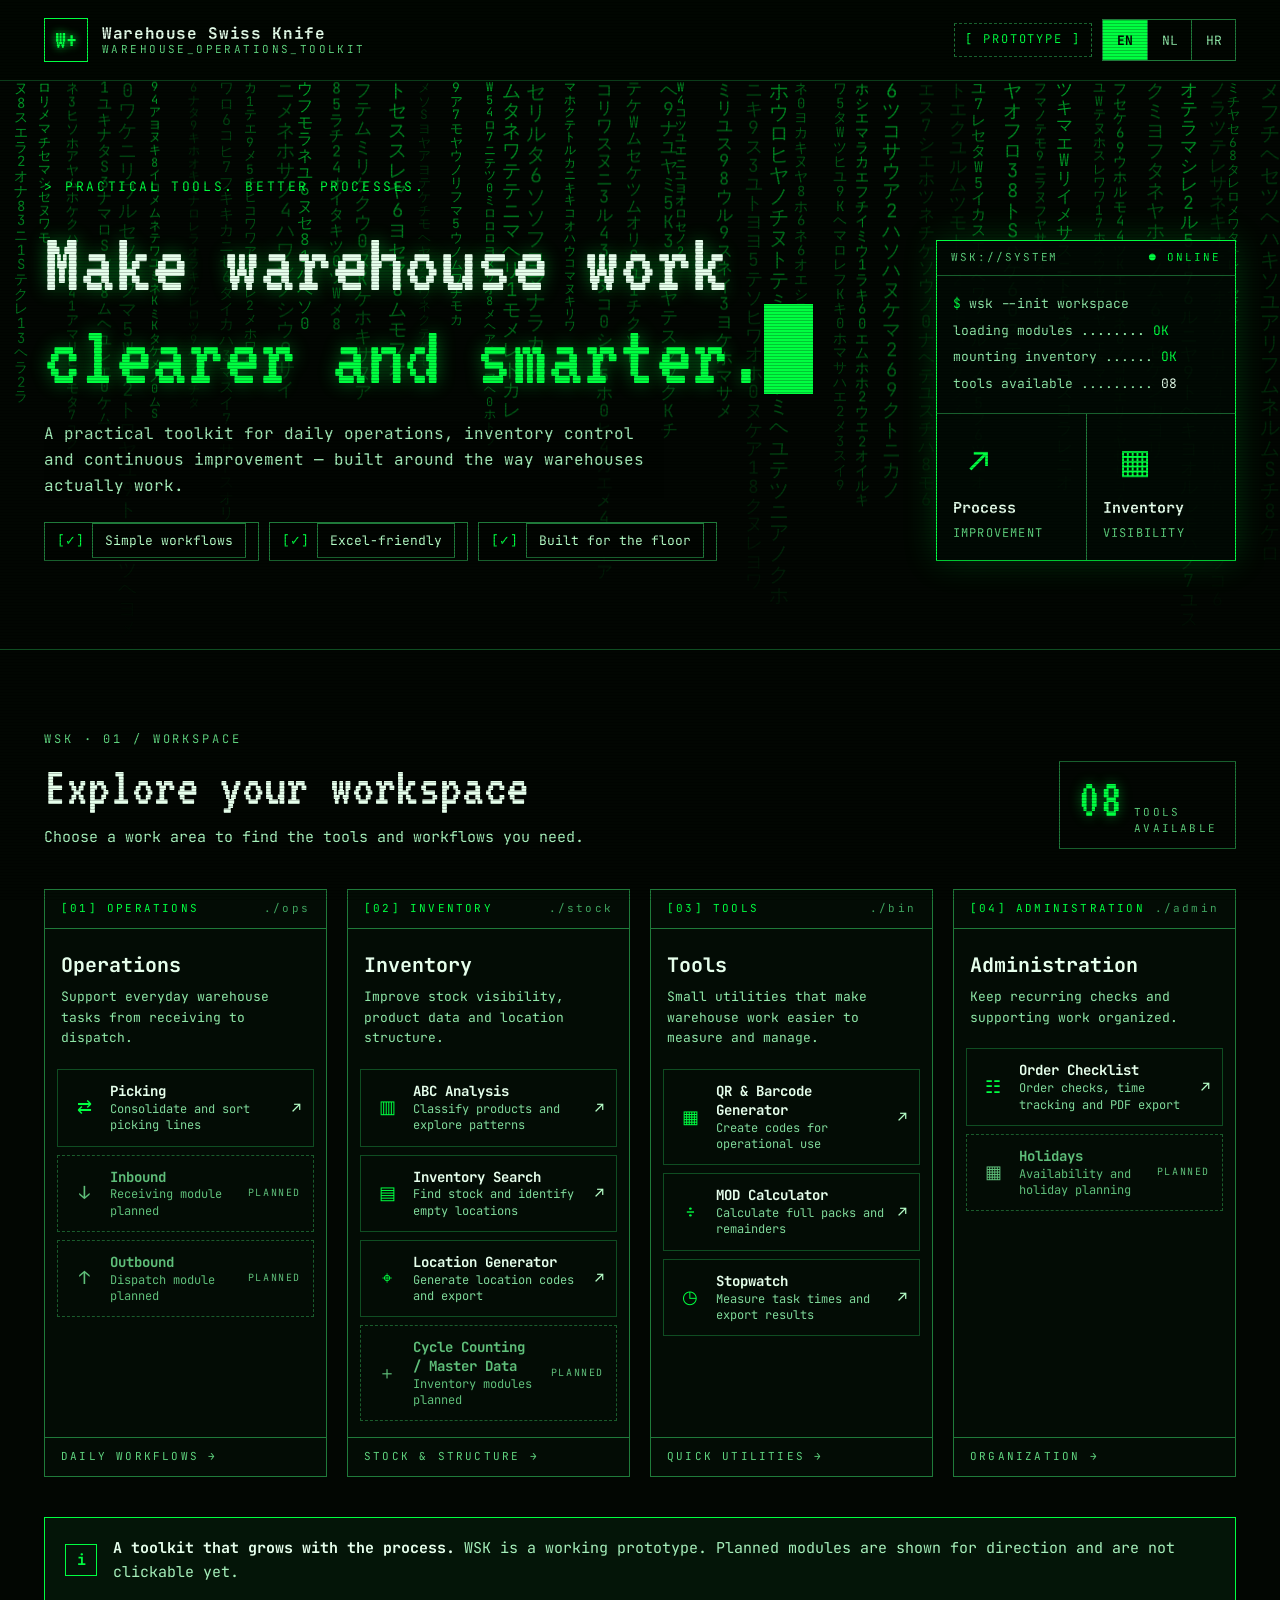
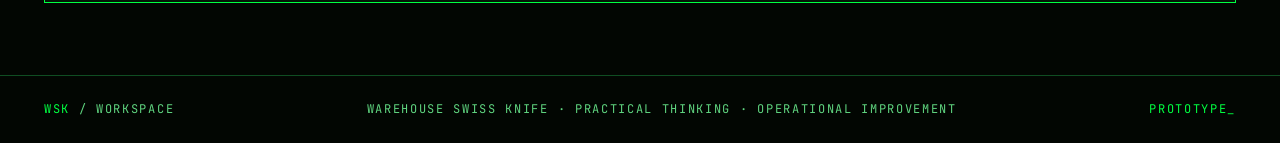
==== commit 49ac33aa: "Add files via upload" ====
--- a/index.html
+++ b/index.html
@@ -17,8 +17,9 @@
     tools_av: 'TOOLS\nAVAILABLE', planned: 'PLANNED',
     a1: 'Operations', a1_d: 'Support everyday warehouse tasks from receiving to dispatch.', a1_f: 'DAILY WORKFLOWS →',
     t_pick: 'Picking', t_pick_d: 'Consolidate and sort picking lines',
-    t_form: 'WMS Operational Form', t_form_d: 'Checklist, time tracking and PDF export',
-    p_ipo: 'Inbound / Production / Outbound', p_ipo_d: 'Process modules planned',
+    t_form: 'Order Checklist', t_form_d: 'Order checks, time tracking and PDF export',
+    p_in: 'Inbound', p_in_d: 'Receiving module planned',
+    p_out: 'Outbound', p_out_d: 'Dispatch module planned',
     a2: 'Inventory', a2_d: 'Improve stock visibility, product data and location structure.', a2_f: 'STOCK & STRUCTURE →',
     t_abc: 'ABC Analysis', t_abc_d: 'Classify products and explore patterns',
     t_inv: 'Inventory Search', t_inv_d: 'Find stock and identify empty locations',
@@ -30,7 +31,6 @@
     t_sw: 'Stopwatch', t_sw_d: 'Measure task times and export results',
     a4: 'Administration', a4_d: 'Keep recurring checks and supporting work organized.', a4_f: 'ORGANIZATION →',
     p_hol: 'Holidays', p_hol_d: 'Availability and holiday planning',
-    p_oc: 'Order Checklist', p_oc_d: 'Standardize order-related checks',
     note_b: 'A toolkit that grows with the process.', note: 'WSK is a working prototype. Planned modules are shown for direction and are not clickable yet.',
     foot: 'WAREHOUSE SWISS KNIFE · PRACTICAL THINKING · OPERATIONAL IMPROVEMENT'
   },
@@ -44,8 +44,9 @@
     tools_av: 'TOOLS\nBESCHIKBAAR', planned: 'GEPLAND',
     a1: 'Operaties', a1_d: 'Ondersteun dagelijkse magazijntaken, van ontvangst tot verzending.', a1_f: 'DAGELIJKSE WORKFLOWS →',
     t_pick: 'Picking', t_pick_d: 'Pickregels samenvoegen en sorteren',
-    t_form: 'WMS operationeel formulier', t_form_d: 'Controlelijst, tijdregistratie en PDF-export',
-    p_ipo: 'Inbound / Productie / Outbound', p_ipo_d: 'Procesmodules gepland',
+    t_form: 'Order controlelijst', t_form_d: 'Ordercontroles, tijdregistratie en PDF-export',
+    p_in: 'Inbound', p_in_d: 'Ontvangstmodule gepland',
+    p_out: 'Outbound', p_out_d: 'Verzendmodule gepland',
     a2: 'Voorraad', a2_d: 'Verbeter voorraadinzicht, productdata en locatiestructuur.', a2_f: 'VOORRAAD & STRUCTUUR →',
     t_abc: 'ABC-analyse', t_abc_d: 'Producten indelen en patronen ontdekken',
     t_inv: 'Voorraad zoeken', t_inv_d: 'Voorraad vinden en lege locaties opsporen',
@@ -57,7 +58,6 @@
     t_sw: 'Stopwatch', t_sw_d: 'Taaktijden meten en resultaten exporteren',
     a4: 'Administratie', a4_d: 'Houd terugkerende controles en ondersteunend werk georganiseerd.', a4_f: 'ORGANISATIE →',
     p_hol: 'Vakanties', p_hol_d: 'Beschikbaarheid en vakantieplanning',
-    p_oc: 'Order controlelijst', p_oc_d: 'Ordercontroles standaardiseren',
     note_b: 'Een toolkit die meegroeit met het proces.', note: 'WSK is een werkend prototype. Geplande modules worden getoond als richting en zijn nog niet klikbaar.',
     foot: 'WAREHOUSE SWISS KNIFE · PRAKTISCH DENKEN · OPERATIONELE VERBETERING'
   },
@@ -71,8 +71,9 @@
     tools_av: 'DOSTUPNIH\nALATA', planned: 'PLANIRANO',
     a1: 'Operacije', a1_d: 'Podrška svakodnevnim skladišnim zadacima, od prijema do otpreme.', a1_f: 'DNEVNI TIJEKOVI →',
     t_pick: 'Picking', t_pick_d: 'Spajanje i sortiranje picking linija',
-    t_form: 'WMS operativni obrazac', t_form_d: 'Kontrolna lista, praćenje vremena i PDF izvoz',
-    p_ipo: 'Prijem / Proizvodnja / Otprema', p_ipo_d: 'Procesni moduli u planu',
+    t_form: 'Kontrolna lista narudžbe', t_form_d: 'Provjere narudžbe, praćenje vremena i PDF izvoz',
+    p_in: 'Inbound', p_in_d: 'Modul za prijem robe u pripremi',
+    p_out: 'Outbound', p_out_d: 'Modul za otpremu u pripremi',
     a2: 'Zalihe', a2_d: 'Bolja preglednost zaliha, podataka o proizvodima i strukture lokacija.', a2_f: 'ZALIHE I STRUKTURA →',
     t_abc: 'ABC analiza', t_abc_d: 'Razvrstavanje proizvoda i uočavanje obrazaca',
     t_inv: 'Pretraga inventara', t_inv_d: 'Pronalazak zaliha i praznih lokacija',
@@ -84,7 +85,6 @@
     t_sw: 'Štoperica', t_sw_d: 'Mjerenje vremena zadataka i izvoz rezultata',
     a4: 'Administracija', a4_d: 'Organizirane redovite provjere i prateći poslovi.', a4_f: 'ORGANIZACIJA →',
     p_hol: 'Godišnji odmori', p_hol_d: 'Dostupnost i planiranje odmora',
-    p_oc: 'Kontrolna lista narudžbe', p_oc_d: 'Standardizirane provjere narudžbi',
     note_b: 'Alati koji rastu zajedno s procesom.', note: 'WSK je radni prototip. Planirani moduli prikazani su kao smjer razvoja i još se ne mogu otvoriti.',
     foot: 'WAREHOUSE SWISS KNIFE · PRAKTIČNO RAZMIŠLJANJE · OPERATIVNA POBOLJŠANJA'
   }
@@ -274,8 +274,8 @@
       <div class="area-intro"><h3 data-i18n="a1">Operations</h3><p data-i18n="a1_d">Support everyday warehouse tasks from receiving to dispatch.</p></div>
       <div class="tools">
         <a class="tool" href="picking.html"><span class="i">⇄</span><span class="t"><strong data-i18n="t_pick">Picking</strong><span data-i18n="t_pick_d">Consolidate and sort picking lines</span></span><span>↗</span></a>
-        <a class="tool" href="form.html"><span class="i">☷</span><span class="t"><strong data-i18n="t_form">WMS Operational Form</strong><span data-i18n="t_form_d">Checklist, time tracking and PDF export</span></span><span>↗</span></a>
-        <div class="tool planned"><span class="i">＋</span><span class="t"><strong data-i18n="p_ipo">Inbound / Production / Outbound</strong><span data-i18n="p_ipo_d">Process modules planned</span></span><span class="tag" data-i18n="planned">PLANNED</span></div>
+        <div class="tool planned"><span class="i">↓</span><span class="t"><strong data-i18n="p_in">Inbound</strong><span data-i18n="p_in_d">Receiving module planned</span></span><span class="tag" data-i18n="planned">PLANNED</span></div>
+        <div class="tool planned"><span class="i">↑</span><span class="t"><strong data-i18n="p_out">Outbound</strong><span data-i18n="p_out_d">Dispatch module planned</span></span><span class="tag" data-i18n="planned">PLANNED</span></div>
       </div>
       <div class="area-foot" data-i18n="a1_f">DAILY WORKFLOWS →</div>
     </article>
@@ -307,8 +307,8 @@
       <div class="area-bar"><span>[04] ADMINISTRATION</span><span>./admin</span></div>
       <div class="area-intro"><h3 data-i18n="a4">Administration</h3><p data-i18n="a4_d">Keep recurring checks and supporting work organized.</p></div>
       <div class="tools">
+        <a class="tool" href="form.html"><span class="i">☷</span><span class="t"><strong data-i18n="t_form">Order Checklist</strong><span data-i18n="t_form_d">Order checks, time tracking and PDF export</span></span><span>↗</span></a>
         <div class="tool planned"><span class="i">▦</span><span class="t"><strong data-i18n="p_hol">Holidays</strong><span data-i18n="p_hol_d">Availability and holiday planning</span></span><span class="tag" data-i18n="planned">PLANNED</span></div>
-        <div class="tool planned"><span class="i">☑</span><span class="t"><strong data-i18n="p_oc">Order Checklist</strong><span data-i18n="p_oc_d">Standardize order-related checks</span></span><span class="tag" data-i18n="planned">PLANNED</span></div>
       </div>
       <div class="area-foot" data-i18n="a4_f">ORGANIZATION →</div>
     </article>
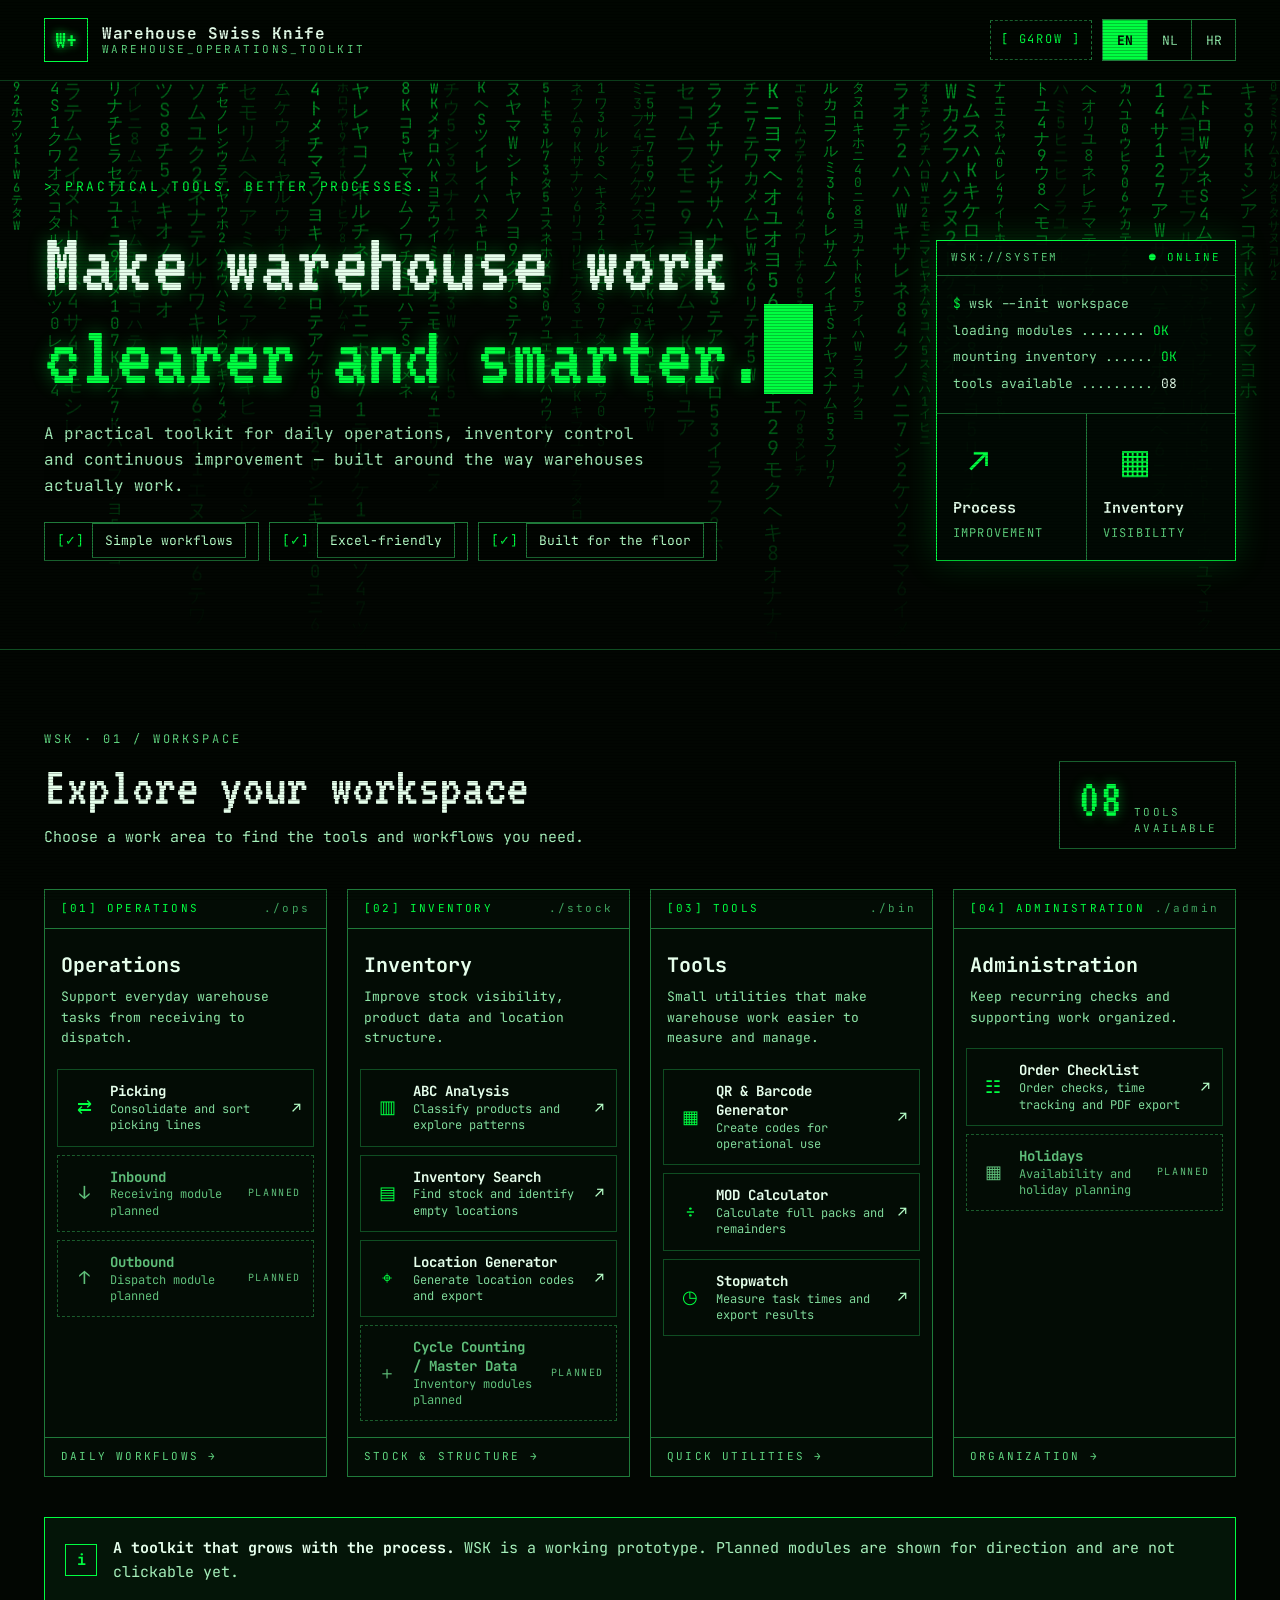
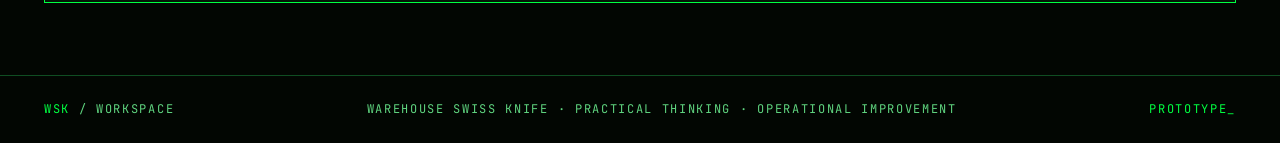
==== commit 5830ec75: "Add files via upload" ====
--- a/index.html
+++ b/index.html
@@ -32,7 +32,8 @@
     a4: 'Administration', a4_d: 'Keep recurring checks and supporting work organized.', a4_f: 'ORGANIZATION →',
     p_hol: 'Holidays', p_hol_d: 'Availability and holiday planning',
     note_b: 'A toolkit that grows with the process.', note: 'WSK is a working prototype. Planned modules are shown for direction and are not clickable yet.',
-    foot: 'WAREHOUSE SWISS KNIFE · PRACTICAL THINKING · OPERATIONAL IMPROVEMENT'
+    foot: 'WAREHOUSE SWISS KNIFE · PRACTICAL THINKING · OPERATIONAL IMPROVEMENT',
+    cv_title: 'G4ROW — open CV (new tab)'
   },
   nl: {
     kicker: '> PRAKTISCHE TOOLS. BETERE PROCESSEN.',
@@ -59,7 +60,8 @@
     a4: 'Administratie', a4_d: 'Houd terugkerende controles en ondersteunend werk georganiseerd.', a4_f: 'ORGANISATIE →',
     p_hol: 'Vakanties', p_hol_d: 'Beschikbaarheid en vakantieplanning',
     note_b: 'Een toolkit die meegroeit met het proces.', note: 'WSK is een werkend prototype. Geplande modules worden getoond als richting en zijn nog niet klikbaar.',
-    foot: 'WAREHOUSE SWISS KNIFE · PRAKTISCH DENKEN · OPERATIONELE VERBETERING'
+    foot: 'WAREHOUSE SWISS KNIFE · PRAKTISCH DENKEN · OPERATIONELE VERBETERING',
+    cv_title: 'G4ROW — cv openen (nieuw tabblad)'
   },
   hr: {
     kicker: '> PRAKTIČNI ALATI. BOLJI PROCESI.',
@@ -86,7 +88,8 @@
     a4: 'Administracija', a4_d: 'Organizirane redovite provjere i prateći poslovi.', a4_f: 'ORGANIZACIJA →',
     p_hol: 'Godišnji odmori', p_hol_d: 'Dostupnost i planiranje odmora',
     note_b: 'Alati koji rastu zajedno s procesom.', note: 'WSK je radni prototip. Planirani moduli prikazani su kao smjer razvoja i još se ne mogu otvoriti.',
-    foot: 'WAREHOUSE SWISS KNIFE · PRAKTIČNO RAZMIŠLJANJE · OPERATIVNA POBOLJŠANJA'
+    foot: 'WAREHOUSE SWISS KNIFE · PRAKTIČNO RAZMIŠLJANJE · OPERATIVNA POBOLJŠANJA',
+    cv_title: 'G4ROW — otvori životopis (nova kartica)'
   }
 };
 </script>
@@ -128,7 +131,9 @@
 .brand-text strong{font-size:16px;letter-spacing:.04em;color:var(--white)}
 .brand-text span{font-size:11px;letter-spacing:.22em;color:var(--text-muted)}
 .header-right{display:flex;flex-wrap:wrap;align-items:center;gap:10px}
-.badge{font-size:12px;letter-spacing:.16em;color:var(--accent);border:1px dashed var(--line);padding:6px 10px}
+.badge{display:inline-flex;align-items:center;min-height:40px;font-size:12px;letter-spacing:.16em;color:var(--accent);border:1px dashed var(--line);padding:6px 10px}
+a.badge:hover{border-style:solid;border-color:var(--accent);color:var(--white);background:#062b11}
+a.badge:focus-visible{outline:2px solid var(--text);outline-offset:2px}
 .lang{display:flex;border:1px solid var(--line)}
 .lang .lang-btn{min-width:44px;min-height:40px;background:transparent;color:#8fe8a8;border:0;font-family:inherit;font-size:13px;cursor:pointer}
 .lang .lang-btn + .lang-btn{border-left:1px solid var(--line)}
@@ -222,7 +227,8 @@
       </span>
     </a>
     <div class="header-right">
-      <span class="badge">[ PROTOTYPE ]</span>
+      <!-- CV link: the PDF must be in the same folder as index.html -->
+      <a class="badge" href="CV_Marko_Vidovic-Turina.pdf" target="_blank" rel="noopener" data-i18n-title="cv_title" data-i18n-aria="cv_title">[ G4ROW ]</a>
       <div class="lang" data-lang-switcher></div>
     </div>
   </div>
